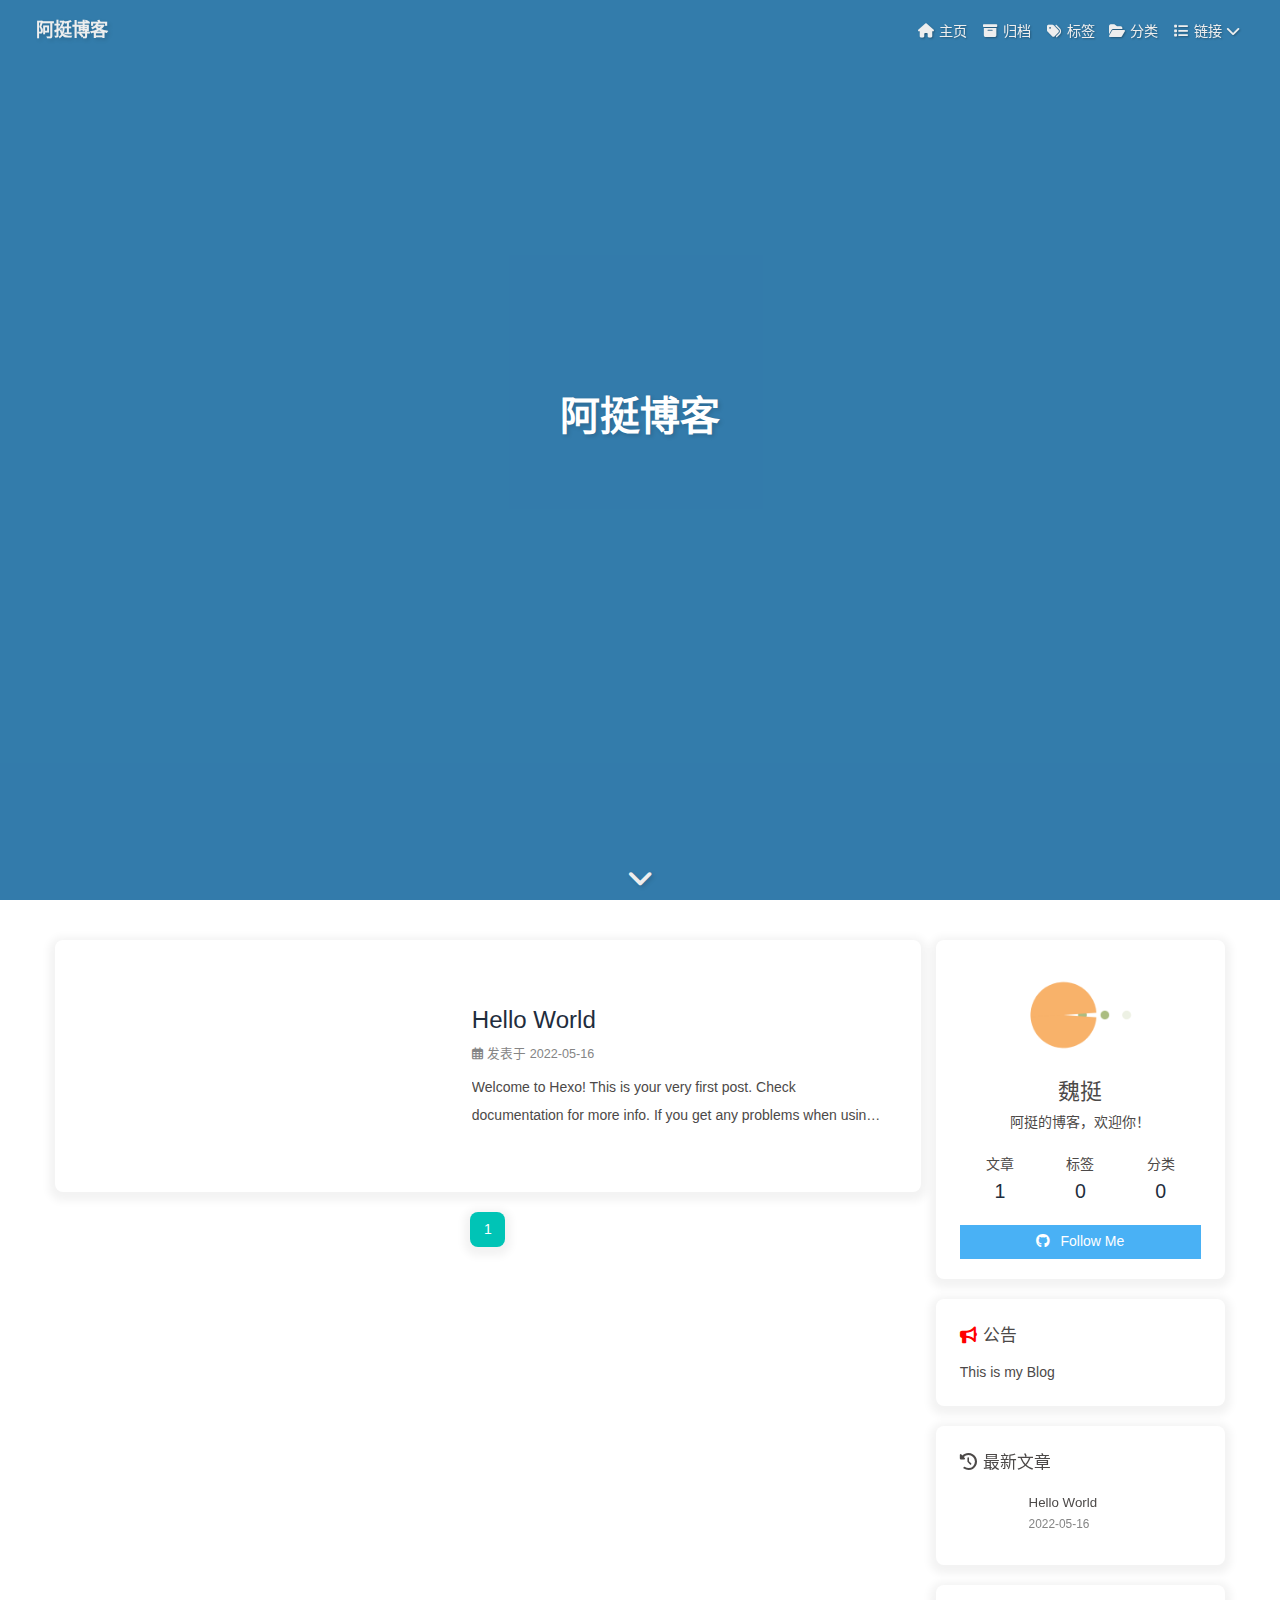
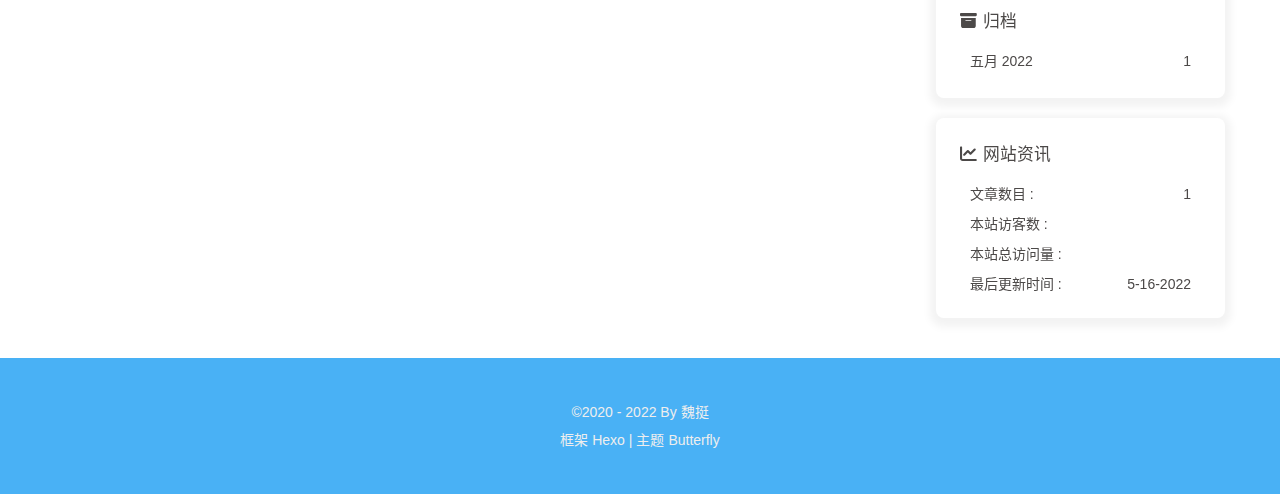
==== index.html @ 3753db70 "Site updated: 2022-05-16 13:33:40" ====
<!DOCTYPE html><html lang="zh-CN" data-theme="light"><head><meta charset="UTF-8"><meta http-equiv="X-UA-Compatible" content="IE=edge"><meta name="viewport" content="width=device-width, initial-scale=1.0, maximum-scale=1.0, user-scalable=no"><title>阿挺博客</title><meta name="author" content="魏挺"><meta name="copyright" content="魏挺"><meta name="format-detection" content="telephone=no"><meta name="theme-color" content="#ffffff"><meta name="description" content="阿挺的博客，欢迎你！">
<meta property="og:type" content="website">
<meta property="og:title" content="阿挺博客">
<meta property="og:url" content="http://example.com/index.html">
<meta property="og:site_name" content="阿挺博客">
<meta property="og:description" content="阿挺的博客，欢迎你！">
<meta property="og:locale" content="zh_CN">
<meta property="og:image" content="https://i.loli.net/2021/02/24/5O1day2nriDzjSu.png">
<meta property="article:author" content="魏挺">
<meta name="twitter:card" content="summary">
<meta name="twitter:image" content="https://i.loli.net/2021/02/24/5O1day2nriDzjSu.png"><link rel="shortcut icon" href="/img/favicon.png"><link rel="canonical" href="http://example.com/"><link rel="preconnect" href="//cdn.jsdelivr.net"/><link rel="preconnect" href="//busuanzi.ibruce.info"/><link rel="stylesheet" href="/css/index.css"><link rel="stylesheet" href="https://cdn.jsdelivr.net/npm/@fortawesome/fontawesome-free@6/css/all.min.css" media="print" onload="this.media='all'"><link rel="stylesheet" href="https://cdn.jsdelivr.net/npm/@fancyapps/ui/dist/fancybox.css" media="print" onload="this.media='all'"><script>const GLOBAL_CONFIG = { 
  root: '/',
  algolia: undefined,
  localSearch: undefined,
  translate: undefined,
  noticeOutdate: undefined,
  highlight: {"plugin":"highlighjs","highlightCopy":true,"highlightLang":true,"highlightHeightLimit":false},
  copy: {
    success: '复制成功',
    error: '复制错误',
    noSupport: '浏览器不支持'
  },
  relativeDate: {
    homepage: false,
    post: false
  },
  runtime: '',
  date_suffix: {
    just: '刚刚',
    min: '分钟前',
    hour: '小时前',
    day: '天前',
    month: '个月前'
  },
  copyright: undefined,
  lightbox: 'fancybox',
  Snackbar: undefined,
  source: {
    justifiedGallery: {
      js: 'https://cdn.jsdelivr.net/npm/flickr-justified-gallery@2/dist/fjGallery.min.js',
      css: 'https://cdn.jsdelivr.net/npm/flickr-justified-gallery@2/dist/fjGallery.min.css'
    }
  },
  isPhotoFigcaption: false,
  islazyload: false,
  isAnchor: false
}</script><script id="config-diff">var GLOBAL_CONFIG_SITE = {
  title: '阿挺博客',
  isPost: false,
  isHome: true,
  isHighlightShrink: false,
  isToc: false,
  postUpdate: '2022-05-16 13:33:28'
}</script><noscript><style type="text/css">
  #nav {
    opacity: 1
  }
  .justified-gallery img {
    opacity: 1
  }

  #recent-posts time,
  #post-meta time {
    display: inline !important
  }
</style></noscript><script>(win=>{
    win.saveToLocal = {
      set: function setWithExpiry(key, value, ttl) {
        if (ttl === 0) return
        const now = new Date()
        const expiryDay = ttl * 86400000
        const item = {
          value: value,
          expiry: now.getTime() + expiryDay,
        }
        localStorage.setItem(key, JSON.stringify(item))
      },

      get: function getWithExpiry(key) {
        const itemStr = localStorage.getItem(key)

        if (!itemStr) {
          return undefined
        }
        const item = JSON.parse(itemStr)
        const now = new Date()

        if (now.getTime() > item.expiry) {
          localStorage.removeItem(key)
          return undefined
        }
        return item.value
      }
    }
  
    win.getScript = url => new Promise((resolve, reject) => {
      const script = document.createElement('script')
      script.src = url
      script.async = true
      script.onerror = reject
      script.onload = script.onreadystatechange = function() {
        const loadState = this.readyState
        if (loadState && loadState !== 'loaded' && loadState !== 'complete') return
        script.onload = script.onreadystatechange = null
        resolve()
      }
      document.head.appendChild(script)
    })
  
      win.activateDarkMode = function () {
        document.documentElement.setAttribute('data-theme', 'dark')
        if (document.querySelector('meta[name="theme-color"]') !== null) {
          document.querySelector('meta[name="theme-color"]').setAttribute('content', '#0d0d0d')
        }
      }
      win.activateLightMode = function () {
        document.documentElement.setAttribute('data-theme', 'light')
        if (document.querySelector('meta[name="theme-color"]') !== null) {
          document.querySelector('meta[name="theme-color"]').setAttribute('content', '#ffffff')
        }
      }
      const t = saveToLocal.get('theme')
    
          if (t === 'dark') activateDarkMode()
          else if (t === 'light') activateLightMode()
        
      const asideStatus = saveToLocal.get('aside-status')
      if (asideStatus !== undefined) {
        if (asideStatus === 'hide') {
          document.documentElement.classList.add('hide-aside')
        } else {
          document.documentElement.classList.remove('hide-aside')
        }
      }
    
    const detectApple = () => {
      if(/iPad|iPhone|iPod|Macintosh/.test(navigator.userAgent)){
        document.documentElement.classList.add('apple')
      }
    }
    detectApple()
    })(window)</script><meta name="generator" content="Hexo 6.2.0"></head><body><div id="sidebar"><div id="menu-mask"></div><div id="sidebar-menus"><div class="avatar-img is-center"><img src="https://i.loli.net/2021/02/24/5O1day2nriDzjSu.png" onerror="onerror=null;src='/img/friend_404.gif'" alt="avatar"/></div><div class="sidebar-site-data site-data is-center"><a href="/archives/"><div class="headline">文章</div><div class="length-num">1</div></a><a href="/tags/"><div class="headline">标签</div><div class="length-num">0</div></a><a href="/categories/"><div class="headline">分类</div><div class="length-num">0</div></a></div><hr/><div class="menus_items"><div class="menus_item"><a class="site-page" href="/"><i class="fa-fw fas fa-home"></i><span> 主页</span></a></div><div class="menus_item"><a class="site-page" href="/archives/"><i class="fa-fw fas fa-archive"></i><span> 归档</span></a></div><div class="menus_item"><a class="site-page" href="/tags/"><i class="fa-fw fas fa-tags"></i><span> 标签</span></a></div><div class="menus_item"><a class="site-page" href="/categories/"><i class="fa-fw fas fa-folder-open"></i><span> 分类</span></a></div><div class="menus_item"><a class="site-page group" href="javascript:void(0);"><i class="fa-fw fas fa-list"></i><span> 链接</span><i class="fas fa-chevron-down"></i></a><ul class="menus_item_child"><li><a class="site-page child" href="/link/"><i class="fa-fw fas fa-link"></i><span> 友情链接</span></a></li><li><a class="site-page child" href="/about/"><i class="fa-fw fas fa-heart"></i><span> 关于</span></a></li></ul></div></div></div></div><div class="page" id="body-wrap"><header class="full_page" id="page-header"><nav id="nav"><span id="blog_name"><a id="site-name" href="/">阿挺博客</a></span><div id="menus"><div class="menus_items"><div class="menus_item"><a class="site-page" href="/"><i class="fa-fw fas fa-home"></i><span> 主页</span></a></div><div class="menus_item"><a class="site-page" href="/archives/"><i class="fa-fw fas fa-archive"></i><span> 归档</span></a></div><div class="menus_item"><a class="site-page" href="/tags/"><i class="fa-fw fas fa-tags"></i><span> 标签</span></a></div><div class="menus_item"><a class="site-page" href="/categories/"><i class="fa-fw fas fa-folder-open"></i><span> 分类</span></a></div><div class="menus_item"><a class="site-page group" href="javascript:void(0);"><i class="fa-fw fas fa-list"></i><span> 链接</span><i class="fas fa-chevron-down"></i></a><ul class="menus_item_child"><li><a class="site-page child" href="/link/"><i class="fa-fw fas fa-link"></i><span> 友情链接</span></a></li><li><a class="site-page child" href="/about/"><i class="fa-fw fas fa-heart"></i><span> 关于</span></a></li></ul></div></div><div id="toggle-menu"><a class="site-page"><i class="fas fa-bars fa-fw"></i></a></div></div></nav><div id="site-info"><h1 id="site-title">阿挺博客</h1></div><div id="scroll-down"><i class="fas fa-angle-down scroll-down-effects"></i></div></header><main class="layout" id="content-inner"><div class="recent-posts" id="recent-posts"><div class="recent-post-item"><div class="post_cover left"><a href="/2022/05/16/hello-world/" title="Hello World"><img class="post_bg" src="[data-uri]" onerror="this.onerror=null;this.src='/img/404.jpg'" alt="Hello World"></a></div><div class="recent-post-info"><a class="article-title" href="/2022/05/16/hello-world/" title="Hello World">Hello World</a><div class="article-meta-wrap"><span class="post-meta-date"><i class="far fa-calendar-alt"></i><span class="article-meta-label">发表于</span><time datetime="2022-05-16T03:31:52.777Z" title="发表于 2022-05-16 11:31:52">2022-05-16</time></span></div><div class="content">Welcome to Hexo! This is your very first post. Check documentation for more info. If you get any problems when using Hexo, you can find the answer in troubleshooting or you can ask me on GitHub.
Quick StartCreate a new post1$ hexo new &quot;My New Post&quot;

More info: Writing
Run server1$ hexo server

More info: Server
Generate static files1$ hexo generate

More info: Generating
Deploy to remote sites1$ hexo deploy

More info: Deployment
</div></div></div><nav id="pagination"><div class="pagination"><span class="page-number current">1</span></div></nav></div><div class="aside-content" id="aside-content"><div class="card-widget card-info"><div class="is-center"><div class="avatar-img"><img src="https://i.loli.net/2021/02/24/5O1day2nriDzjSu.png" onerror="this.onerror=null;this.src='/img/friend_404.gif'" alt="avatar"/></div><div class="author-info__name">魏挺</div><div class="author-info__description">阿挺的博客，欢迎你！</div></div><div class="card-info-data site-data is-center"><a href="/archives/"><div class="headline">文章</div><div class="length-num">1</div></a><a href="/tags/"><div class="headline">标签</div><div class="length-num">0</div></a><a href="/categories/"><div class="headline">分类</div><div class="length-num">0</div></a></div><a id="card-info-btn" target="_blank" rel="noopener" href="https://github.com/xxxxxx"><i class="fab fa-github"></i><span>Follow Me</span></a></div><div class="card-widget card-announcement"><div class="item-headline"><i class="fas fa-bullhorn fa-shake"></i><span>公告</span></div><div class="announcement_content">This is my Blog</div></div><div class="sticky_layout"><div class="card-widget card-recent-post"><div class="item-headline"><i class="fas fa-history"></i><span>最新文章</span></div><div class="aside-list"><div class="aside-list-item"><a class="thumbnail" href="/2022/05/16/hello-world/" title="Hello World"><img src="[data-uri]" onerror="this.onerror=null;this.src='/img/404.jpg'" alt="Hello World"/></a><div class="content"><a class="title" href="/2022/05/16/hello-world/" title="Hello World">Hello World</a><time datetime="2022-05-16T03:31:52.777Z" title="发表于 2022-05-16 11:31:52">2022-05-16</time></div></div></div></div><div class="card-widget card-archives"><div class="item-headline"><i class="fas fa-archive"></i><span>归档</span></div><ul class="card-archive-list"><li class="card-archive-list-item"><a class="card-archive-list-link" href="/archives/2022/05/"><span class="card-archive-list-date">五月 2022</span><span class="card-archive-list-count">1</span></a></li></ul></div><div class="card-widget card-webinfo"><div class="item-headline"><i class="fas fa-chart-line"></i><span>网站资讯</span></div><div class="webinfo"><div class="webinfo-item"><div class="item-name">文章数目 :</div><div class="item-count">1</div></div><div class="webinfo-item"><div class="item-name">本站访客数 :</div><div class="item-count" id="busuanzi_value_site_uv"></div></div><div class="webinfo-item"><div class="item-name">本站总访问量 :</div><div class="item-count" id="busuanzi_value_site_pv"></div></div><div class="webinfo-item"><div class="item-name">最后更新时间 :</div><div class="item-count" id="last-push-date" data-lastPushDate="2022-05-16T05:33:28.696Z"></div></div></div></div></div></div></main><footer id="footer"><div id="footer-wrap"><div class="copyright">&copy;2020 - 2022 By 魏挺</div><div class="framework-info"><span>框架 </span><a target="_blank" rel="noopener" href="https://hexo.io">Hexo</a><span class="footer-separator">|</span><span>主题 </span><a target="_blank" rel="noopener" href="https://github.com/jerryc127/hexo-theme-butterfly">Butterfly</a></div></div></footer></div><div id="rightside"><div id="rightside-config-hide"><button id="darkmode" type="button" title="浅色和深色模式转换"><i class="fas fa-adjust"></i></button><button id="hide-aside-btn" type="button" title="单栏和双栏切换"><i class="fas fa-arrows-alt-h"></i></button></div><div id="rightside-config-show"><button id="rightside_config" type="button" title="设置"><i class="fas fa-cog fa-spin"></i></button><button id="go-up" type="button" title="回到顶部"><i class="fas fa-arrow-up"></i></button></div></div><div><script src="/js/utils.js"></script><script src="/js/main.js"></script><script src="https://cdn.jsdelivr.net/npm/@fancyapps/ui/dist/fancybox.umd.js"></script><div class="js-pjax"></div><script async data-pjax src="//busuanzi.ibruce.info/busuanzi/2.3/busuanzi.pure.mini.js"></script></div></body></html>
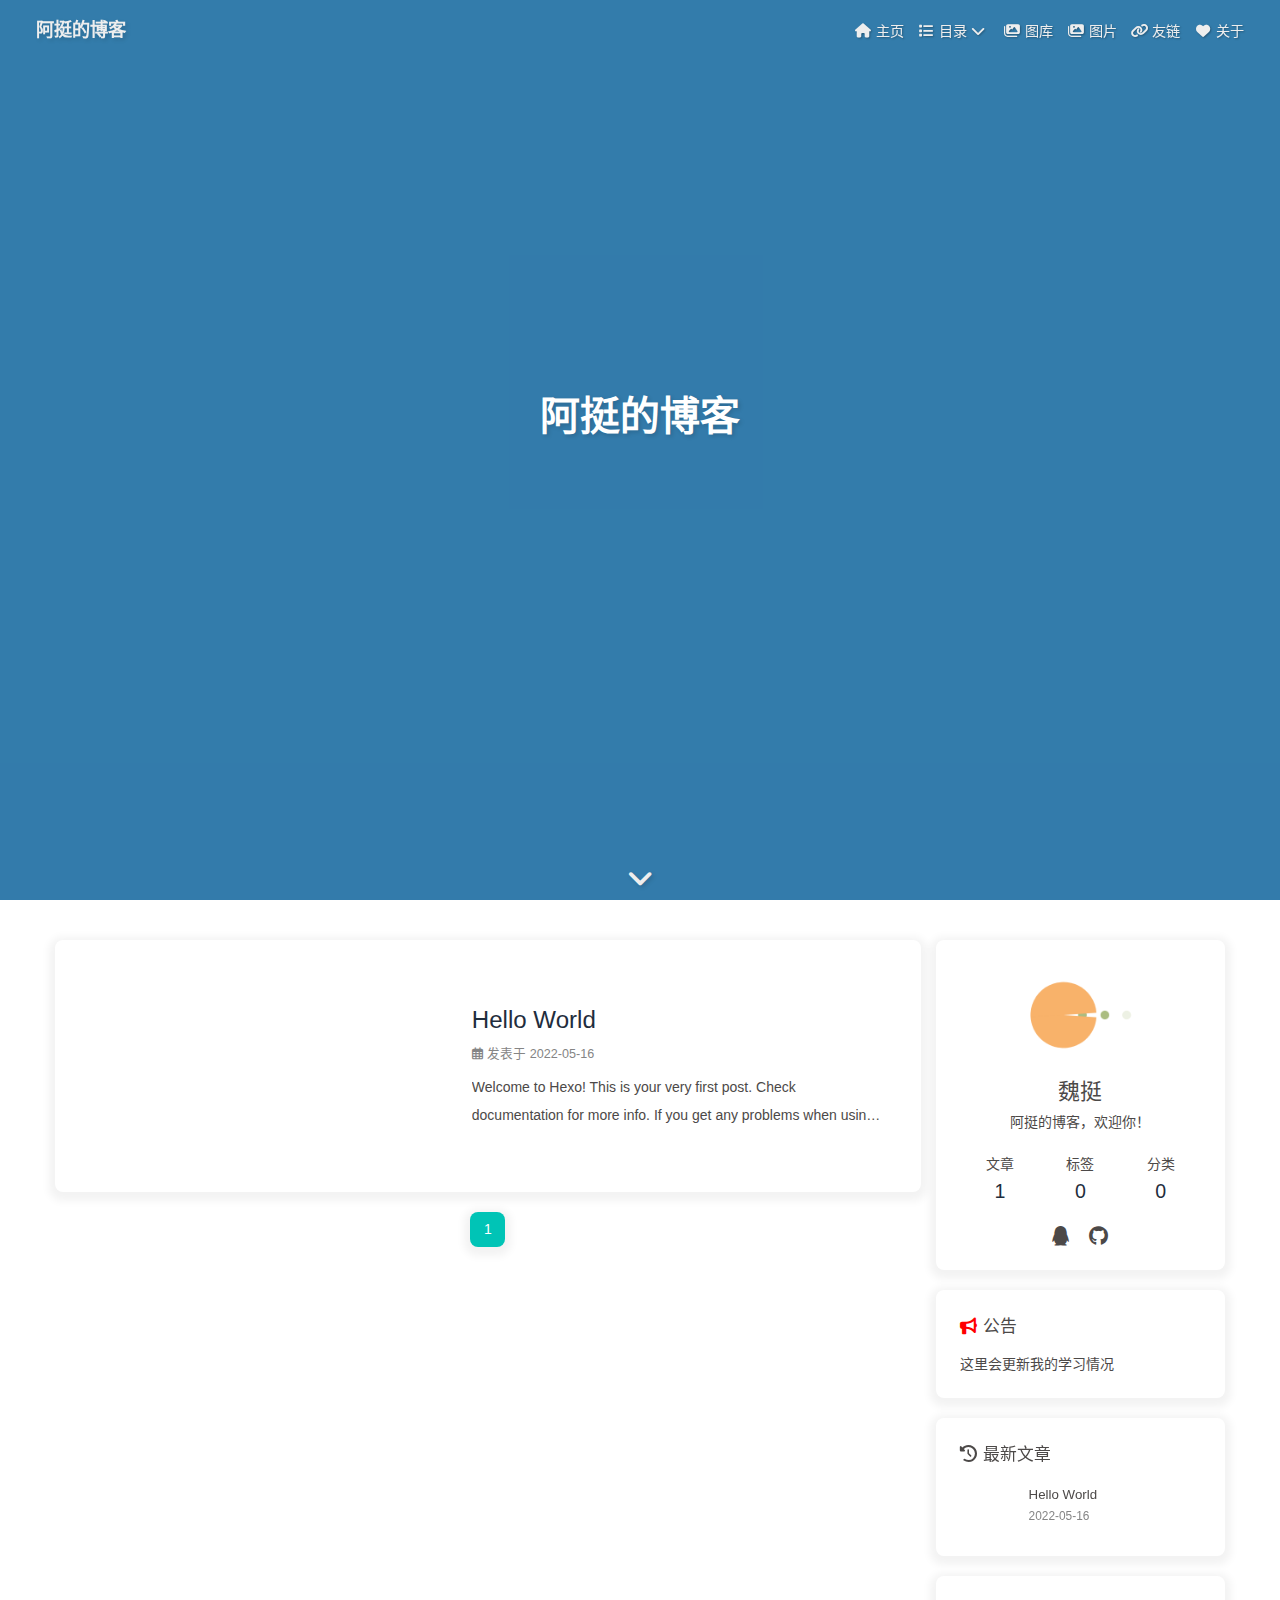
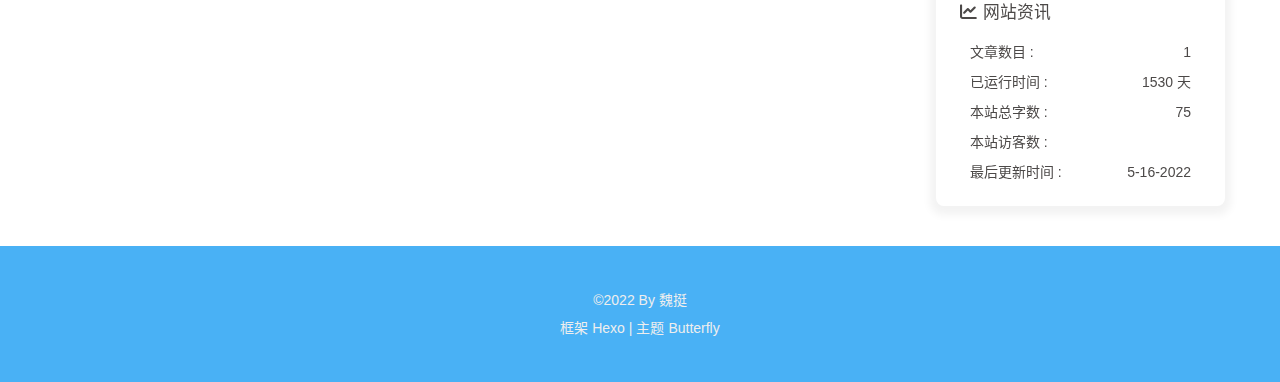
==== commit e0a2fefd: "Site updated: 2022-05-16 20:16:42" ====
--- a/index.html
+++ b/index.html
@@ -1,14 +1,14 @@
-<!DOCTYPE html><html lang="zh-CN" data-theme="light"><head><meta charset="UTF-8"><meta http-equiv="X-UA-Compatible" content="IE=edge"><meta name="viewport" content="width=device-width, initial-scale=1.0, maximum-scale=1.0, user-scalable=no"><title>阿挺博客</title><meta name="author" content="魏挺"><meta name="copyright" content="魏挺"><meta name="format-detection" content="telephone=no"><meta name="theme-color" content="#ffffff"><meta name="description" content="阿挺的博客，欢迎你！">
+<!DOCTYPE html><html lang="zh-CN" data-theme="light"><head><meta charset="UTF-8"><meta http-equiv="X-UA-Compatible" content="IE=edge"><meta name="viewport" content="width=device-width, initial-scale=1.0, maximum-scale=1.0, user-scalable=no"><title>阿挺的博客</title><meta name="author" content="魏挺"><meta name="copyright" content="魏挺"><meta name="format-detection" content="telephone=no"><meta name="theme-color" content="#ffffff"><meta name="description" content="阿挺的博客，欢迎你！">
 <meta property="og:type" content="website">
-<meta property="og:title" content="阿挺博客">
+<meta property="og:title" content="阿挺的博客">
 <meta property="og:url" content="http://example.com/index.html">
-<meta property="og:site_name" content="阿挺博客">
+<meta property="og:site_name" content="阿挺的博客">
 <meta property="og:description" content="阿挺的博客，欢迎你！">
 <meta property="og:locale" content="zh_CN">
-<meta property="og:image" content="https://i.loli.net/2021/02/24/5O1day2nriDzjSu.png">
+<meta property="og:image" content="http://example.com/img/%E5%BE%AE%E4%BF%A1%E5%9B%BE%E7%89%87_20220516163856.jpg">
 <meta property="article:author" content="魏挺">
 <meta name="twitter:card" content="summary">
-<meta name="twitter:image" content="https://i.loli.net/2021/02/24/5O1day2nriDzjSu.png"><link rel="shortcut icon" href="/img/favicon.png"><link rel="canonical" href="http://example.com/"><link rel="preconnect" href="//cdn.jsdelivr.net"/><link rel="preconnect" href="//busuanzi.ibruce.info"/><link rel="stylesheet" href="/css/index.css"><link rel="stylesheet" href="https://cdn.jsdelivr.net/npm/@fortawesome/fontawesome-free@6/css/all.min.css" media="print" onload="this.media='all'"><link rel="stylesheet" href="https://cdn.jsdelivr.net/npm/@fancyapps/ui/dist/fancybox.css" media="print" onload="this.media='all'"><script>const GLOBAL_CONFIG = { 
+<meta name="twitter:image" content="http://example.com/img/%E5%BE%AE%E4%BF%A1%E5%9B%BE%E7%89%87_20220516163856.jpg"><link rel="shortcut icon" href="/img/favicon.png"><link rel="canonical" href="http://example.com/"><link rel="preconnect" href="//cdn.jsdelivr.net"/><link rel="preconnect" href="//busuanzi.ibruce.info"/><link rel="stylesheet" href="/css/index.css"><link rel="stylesheet" href="https://cdn.jsdelivr.net/npm/@fortawesome/fontawesome-free@6/css/all.min.css" media="print" onload="this.media='all'"><link rel="stylesheet" href="https://cdn.jsdelivr.net/npm/@fancyapps/ui/dist/fancybox.css" media="print" onload="this.media='all'"><script>const GLOBAL_CONFIG = { 
   root: '/',
   algolia: undefined,
   localSearch: undefined,
@@ -24,7 +24,7 @@
     homepage: false,
     post: false
   },
-  runtime: '',
+  runtime: '天',
   date_suffix: {
     just: '刚刚',
     min: '分钟前',
@@ -45,12 +45,12 @@
   islazyload: false,
   isAnchor: false
 }</script><script id="config-diff">var GLOBAL_CONFIG_SITE = {
-  title: '阿挺博客',
+  title: '阿挺的博客',
   isPost: false,
   isHome: true,
   isHighlightShrink: false,
   isToc: false,
-  postUpdate: '2022-05-16 13:33:28'
+  postUpdate: '2022-05-16 20:16:36'
 }</script><noscript><style type="text/css">
   #nav {
     opacity: 1
@@ -139,7 +139,7 @@
       }
     }
     detectApple()
-    })(window)</script><meta name="generator" content="Hexo 6.2.0"></head><body><div id="sidebar"><div id="menu-mask"></div><div id="sidebar-menus"><div class="avatar-img is-center"><img src="https://i.loli.net/2021/02/24/5O1day2nriDzjSu.png" onerror="onerror=null;src='/img/friend_404.gif'" alt="avatar"/></div><div class="sidebar-site-data site-data is-center"><a href="/archives/"><div class="headline">文章</div><div class="length-num">1</div></a><a href="/tags/"><div class="headline">标签</div><div class="length-num">0</div></a><a href="/categories/"><div class="headline">分类</div><div class="length-num">0</div></a></div><hr/><div class="menus_items"><div class="menus_item"><a class="site-page" href="/"><i class="fa-fw fas fa-home"></i><span> 主页</span></a></div><div class="menus_item"><a class="site-page" href="/archives/"><i class="fa-fw fas fa-archive"></i><span> 归档</span></a></div><div class="menus_item"><a class="site-page" href="/tags/"><i class="fa-fw fas fa-tags"></i><span> 标签</span></a></div><div class="menus_item"><a class="site-page" href="/categories/"><i class="fa-fw fas fa-folder-open"></i><span> 分类</span></a></div><div class="menus_item"><a class="site-page group" href="javascript:void(0);"><i class="fa-fw fas fa-list"></i><span> 链接</span><i class="fas fa-chevron-down"></i></a><ul class="menus_item_child"><li><a class="site-page child" href="/link/"><i class="fa-fw fas fa-link"></i><span> 友情链接</span></a></li><li><a class="site-page child" href="/about/"><i class="fa-fw fas fa-heart"></i><span> 关于</span></a></li></ul></div></div></div></div><div class="page" id="body-wrap"><header class="full_page" id="page-header"><nav id="nav"><span id="blog_name"><a id="site-name" href="/">阿挺博客</a></span><div id="menus"><div class="menus_items"><div class="menus_item"><a class="site-page" href="/"><i class="fa-fw fas fa-home"></i><span> 主页</span></a></div><div class="menus_item"><a class="site-page" href="/archives/"><i class="fa-fw fas fa-archive"></i><span> 归档</span></a></div><div class="menus_item"><a class="site-page" href="/tags/"><i class="fa-fw fas fa-tags"></i><span> 标签</span></a></div><div class="menus_item"><a class="site-page" href="/categories/"><i class="fa-fw fas fa-folder-open"></i><span> 分类</span></a></div><div class="menus_item"><a class="site-page group" href="javascript:void(0);"><i class="fa-fw fas fa-list"></i><span> 链接</span><i class="fas fa-chevron-down"></i></a><ul class="menus_item_child"><li><a class="site-page child" href="/link/"><i class="fa-fw fas fa-link"></i><span> 友情链接</span></a></li><li><a class="site-page child" href="/about/"><i class="fa-fw fas fa-heart"></i><span> 关于</span></a></li></ul></div></div><div id="toggle-menu"><a class="site-page"><i class="fas fa-bars fa-fw"></i></a></div></div></nav><div id="site-info"><h1 id="site-title">阿挺博客</h1></div><div id="scroll-down"><i class="fas fa-angle-down scroll-down-effects"></i></div></header><main class="layout" id="content-inner"><div class="recent-posts" id="recent-posts"><div class="recent-post-item"><div class="post_cover left"><a href="/2022/05/16/hello-world/" title="Hello World"><img class="post_bg" src="[data-uri]" onerror="this.onerror=null;this.src='/img/404.jpg'" alt="Hello World"></a></div><div class="recent-post-info"><a class="article-title" href="/2022/05/16/hello-world/" title="Hello World">Hello World</a><div class="article-meta-wrap"><span class="post-meta-date"><i class="far fa-calendar-alt"></i><span class="article-meta-label">发表于</span><time datetime="2022-05-16T03:31:52.777Z" title="发表于 2022-05-16 11:31:52">2022-05-16</time></span></div><div class="content">Welcome to Hexo! This is your very first post. Check documentation for more info. If you get any problems when using Hexo, you can find the answer in troubleshooting or you can ask me on GitHub.
+    })(window)</script><meta name="generator" content="Hexo 6.2.0"></head><body><div id="sidebar"><div id="menu-mask"></div><div id="sidebar-menus"><div class="avatar-img is-center"><img src="/img/%E5%BE%AE%E4%BF%A1%E5%9B%BE%E7%89%87_20220516163856.jpg" onerror="onerror=null;src='/img/friend_404.gif'" alt="avatar"/></div><div class="sidebar-site-data site-data is-center"><a href="/archives/"><div class="headline">文章</div><div class="length-num">1</div></a><a href="/tags/"><div class="headline">标签</div><div class="length-num">0</div></a><a href="/categories/"><div class="headline">分类</div><div class="length-num">0</div></a></div><hr/><div class="menus_items"><div class="menus_item"><a class="site-page" href="/"><i class="fa-fw fas fa-home"></i><span> 主页</span></a></div><div class="menus_item"><a class="site-page group hide" href="javascript:void(0);"><i class="fa-fw fas fa-list"></i><span> 目录</span><i class="fas fa-chevron-down"></i></a><ul class="menus_item_child"><li><a class="site-page child" href="/archives/"><i class="fa-fw fas fa-archive"></i><span> 时间轴</span></a></li><li><a class="site-page child" href="/categories/"><i class="fa-fw fas fa-folder-open"></i><span> 分类</span></a></li></ul></div><div class="menus_item"><a class="site-page" href="/gallery/"><i class="fa-fw fas fa-images"></i><span> 图库</span></a></div><div class="menus_item"><a class="site-page" href="/ohmygirl/"><i class="fa-fw fas fa-images"></i><span> 图片</span></a></div><div class="menus_item"><a class="site-page" href="/link/"><i class="fa-fw fas fa-link"></i><span> 友链</span></a></div><div class="menus_item"><a class="site-page" href="/about/"><i class="fa-fw fas fa-heart"></i><span> 关于</span></a></div></div></div></div><div class="page" id="body-wrap"><header class="full_page" id="page-header" style="background-image: url('http://42.200.211.25:10010/yourname_20190529/009.jpg')"><nav id="nav"><span id="blog_name"><a id="site-name" href="/">阿挺的博客</a></span><div id="menus"><div class="menus_items"><div class="menus_item"><a class="site-page" href="/"><i class="fa-fw fas fa-home"></i><span> 主页</span></a></div><div class="menus_item"><a class="site-page group hide" href="javascript:void(0);"><i class="fa-fw fas fa-list"></i><span> 目录</span><i class="fas fa-chevron-down"></i></a><ul class="menus_item_child"><li><a class="site-page child" href="/archives/"><i class="fa-fw fas fa-archive"></i><span> 时间轴</span></a></li><li><a class="site-page child" href="/categories/"><i class="fa-fw fas fa-folder-open"></i><span> 分类</span></a></li></ul></div><div class="menus_item"><a class="site-page" href="/gallery/"><i class="fa-fw fas fa-images"></i><span> 图库</span></a></div><div class="menus_item"><a class="site-page" href="/ohmygirl/"><i class="fa-fw fas fa-images"></i><span> 图片</span></a></div><div class="menus_item"><a class="site-page" href="/link/"><i class="fa-fw fas fa-link"></i><span> 友链</span></a></div><div class="menus_item"><a class="site-page" href="/about/"><i class="fa-fw fas fa-heart"></i><span> 关于</span></a></div></div><div id="toggle-menu"><a class="site-page"><i class="fas fa-bars fa-fw"></i></a></div></div></nav><div id="site-info"><h1 id="site-title">阿挺的博客</h1><div id="site_social_icons"><a class="social-icon" href="http://wpa.qq.com/msgrd?v=3&amp;uin=526308746&amp;site=qq&amp;menu=yes" target="_blank" title="QQ"><i class="fab fa-qq"></i></a><a class="social-icon" href="https://github.com/Xxdao/Xxdao.github.io.git" target="_blank" title="Github"><i class="fab fa-github"></i></a></div></div><div id="scroll-down"><i class="fas fa-angle-down scroll-down-effects"></i></div></header><main class="layout" id="content-inner"><div class="recent-posts" id="recent-posts"><div class="recent-post-item"><div class="post_cover left"><a href="/2022/05/16/hello-world/" title="Hello World"><img class="post_bg" src="[data-uri]" onerror="this.onerror=null;this.src='/img/404.jpg'" alt="Hello World"></a></div><div class="recent-post-info"><a class="article-title" href="/2022/05/16/hello-world/" title="Hello World">Hello World</a><div class="article-meta-wrap"><span class="post-meta-date"><i class="far fa-calendar-alt"></i><span class="article-meta-label">发表于</span><time datetime="2022-05-16T03:31:52.777Z" title="发表于 2022-05-16 11:31:52">2022-05-16</time></span></div><div class="content">Welcome to Hexo! This is your very first post. Check documentation for more info. If you get any problems when using Hexo, you can find the answer in troubleshooting or you can ask me on GitHub.
 Quick StartCreate a new post1$ hexo new &quot;My New Post&quot;
 
 More info: Writing
@@ -152,4 +152,4 @@
 Deploy to remote sites1$ hexo deploy
 
 More info: Deployment
-</div></div></div><nav id="pagination"><div class="pagination"><span class="page-number current">1</span></div></nav></div><div class="aside-content" id="aside-content"><div class="card-widget card-info"><div class="is-center"><div class="avatar-img"><img src="https://i.loli.net/2021/02/24/5O1day2nriDzjSu.png" onerror="this.onerror=null;this.src='/img/friend_404.gif'" alt="avatar"/></div><div class="author-info__name">魏挺</div><div class="author-info__description">阿挺的博客，欢迎你！</div></div><div class="card-info-data site-data is-center"><a href="/archives/"><div class="headline">文章</div><div class="length-num">1</div></a><a href="/tags/"><div class="headline">标签</div><div class="length-num">0</div></a><a href="/categories/"><div class="headline">分类</div><div class="length-num">0</div></a></div><a id="card-info-btn" target="_blank" rel="noopener" href="https://github.com/xxxxxx"><i class="fab fa-github"></i><span>Follow Me</span></a></div><div class="card-widget card-announcement"><div class="item-headline"><i class="fas fa-bullhorn fa-shake"></i><span>公告</span></div><div class="announcement_content">This is my Blog</div></div><div class="sticky_layout"><div class="card-widget card-recent-post"><div class="item-headline"><i class="fas fa-history"></i><span>最新文章</span></div><div class="aside-list"><div class="aside-list-item"><a class="thumbnail" href="/2022/05/16/hello-world/" title="Hello World"><img src="[data-uri]" onerror="this.onerror=null;this.src='/img/404.jpg'" alt="Hello World"/></a><div class="content"><a class="title" href="/2022/05/16/hello-world/" title="Hello World">Hello World</a><time datetime="2022-05-16T03:31:52.777Z" title="发表于 2022-05-16 11:31:52">2022-05-16</time></div></div></div></div><div class="card-widget card-archives"><div class="item-headline"><i class="fas fa-archive"></i><span>归档</span></div><ul class="card-archive-list"><li class="card-archive-list-item"><a class="card-archive-list-link" href="/archives/2022/05/"><span class="card-archive-list-date">五月 2022</span><span class="card-archive-list-count">1</span></a></li></ul></div><div class="card-widget card-webinfo"><div class="item-headline"><i class="fas fa-chart-line"></i><span>网站资讯</span></div><div class="webinfo"><div class="webinfo-item"><div class="item-name">文章数目 :</div><div class="item-count">1</div></div><div class="webinfo-item"><div class="item-name">本站访客数 :</div><div class="item-count" id="busuanzi_value_site_uv"></div></div><div class="webinfo-item"><div class="item-name">本站总访问量 :</div><div class="item-count" id="busuanzi_value_site_pv"></div></div><div class="webinfo-item"><div class="item-name">最后更新时间 :</div><div class="item-count" id="last-push-date" data-lastPushDate="2022-05-16T05:33:28.696Z"></div></div></div></div></div></div></main><footer id="footer"><div id="footer-wrap"><div class="copyright">&copy;2020 - 2022 By 魏挺</div><div class="framework-info"><span>框架 </span><a target="_blank" rel="noopener" href="https://hexo.io">Hexo</a><span class="footer-separator">|</span><span>主题 </span><a target="_blank" rel="noopener" href="https://github.com/jerryc127/hexo-theme-butterfly">Butterfly</a></div></div></footer></div><div id="rightside"><div id="rightside-config-hide"><button id="darkmode" type="button" title="浅色和深色模式转换"><i class="fas fa-adjust"></i></button><button id="hide-aside-btn" type="button" title="单栏和双栏切换"><i class="fas fa-arrows-alt-h"></i></button></div><div id="rightside-config-show"><button id="rightside_config" type="button" title="设置"><i class="fas fa-cog fa-spin"></i></button><button id="go-up" type="button" title="回到顶部"><i class="fas fa-arrow-up"></i></button></div></div><div><script src="/js/utils.js"></script><script src="/js/main.js"></script><script src="https://cdn.jsdelivr.net/npm/@fancyapps/ui/dist/fancybox.umd.js"></script><div class="js-pjax"></div><script async data-pjax src="//busuanzi.ibruce.info/busuanzi/2.3/busuanzi.pure.mini.js"></script></div></body></html>+</div></div></div><nav id="pagination"><div class="pagination"><span class="page-number current">1</span></div></nav></div><div class="aside-content" id="aside-content"><div class="card-widget card-info"><div class="is-center"><div class="avatar-img"><img src="/img/%E5%BE%AE%E4%BF%A1%E5%9B%BE%E7%89%87_20220516163856.jpg" onerror="this.onerror=null;this.src='/img/friend_404.gif'" alt="avatar"/></div><div class="author-info__name">魏挺</div><div class="author-info__description">阿挺的博客，欢迎你！</div></div><div class="card-info-data site-data is-center"><a href="/archives/"><div class="headline">文章</div><div class="length-num">1</div></a><a href="/tags/"><div class="headline">标签</div><div class="length-num">0</div></a><a href="/categories/"><div class="headline">分类</div><div class="length-num">0</div></a></div><div class="card-info-social-icons is-center"><a class="social-icon" href="http://wpa.qq.com/msgrd?v=3&amp;uin=526308746&amp;site=qq&amp;menu=yes" target="_blank" title="QQ"><i class="fab fa-qq"></i></a><a class="social-icon" href="https://github.com/Xxdao/Xxdao.github.io.git" target="_blank" title="Github"><i class="fab fa-github"></i></a></div></div><div class="card-widget card-announcement"><div class="item-headline"><i class="fas fa-bullhorn fa-shake"></i><span>公告</span></div><div class="announcement_content">这里会更新我的学习情况</div></div><div class="sticky_layout"><div class="card-widget card-recent-post"><div class="item-headline"><i class="fas fa-history"></i><span>最新文章</span></div><div class="aside-list"><div class="aside-list-item"><a class="thumbnail" href="/2022/05/16/hello-world/" title="Hello World"><img src="[data-uri]" onerror="this.onerror=null;this.src='/img/404.jpg'" alt="Hello World"/></a><div class="content"><a class="title" href="/2022/05/16/hello-world/" title="Hello World">Hello World</a><time datetime="2022-05-16T03:31:52.777Z" title="发表于 2022-05-16 11:31:52">2022-05-16</time></div></div></div></div><div class="card-widget card-webinfo"><div class="item-headline"><i class="fas fa-chart-line"></i><span>网站资讯</span></div><div class="webinfo"><div class="webinfo-item"><div class="item-name">文章数目 :</div><div class="item-count">1</div></div><div class="webinfo-item"><div class="item-name">已运行时间 :</div><div class="item-count" id="runtimeshow" data-publishDate="2022-05-16T00:00:00.000Z"></div></div><div class="webinfo-item"><div class="item-name">本站总字数 :</div><div class="item-count">75</div></div><div class="webinfo-item"><div class="item-name">本站访客数 :</div><div class="item-count" id="busuanzi_value_site_uv"></div></div><div class="webinfo-item"><div class="item-name">最后更新时间 :</div><div class="item-count" id="last-push-date" data-lastPushDate="2022-05-16T12:16:36.566Z"></div></div></div></div></div></div></main><footer id="footer"><div id="footer-wrap"><div class="copyright">&copy;2022 By 魏挺</div><div class="framework-info"><span>框架 </span><a target="_blank" rel="noopener" href="https://hexo.io">Hexo</a><span class="footer-separator">|</span><span>主题 </span><a target="_blank" rel="noopener" href="https://github.com/jerryc127/hexo-theme-butterfly">Butterfly</a></div></div></footer></div><div id="rightside"><div id="rightside-config-hide"><button id="darkmode" type="button" title="浅色和深色模式转换"><i class="fas fa-adjust"></i></button><button id="hide-aside-btn" type="button" title="单栏和双栏切换"><i class="fas fa-arrows-alt-h"></i></button></div><div id="rightside-config-show"><button id="rightside_config" type="button" title="设置"><i class="fas fa-cog fa-spin"></i></button><button id="go-up" type="button" title="回到顶部"><i class="fas fa-arrow-up"></i></button></div></div><div><script src="/js/utils.js"></script><script src="/js/main.js"></script><script src="https://cdn.jsdelivr.net/npm/@fancyapps/ui/dist/fancybox.umd.js"></script><div class="js-pjax"></div><script async data-pjax src="//busuanzi.ibruce.info/busuanzi/2.3/busuanzi.pure.mini.js"></script></div></body></html>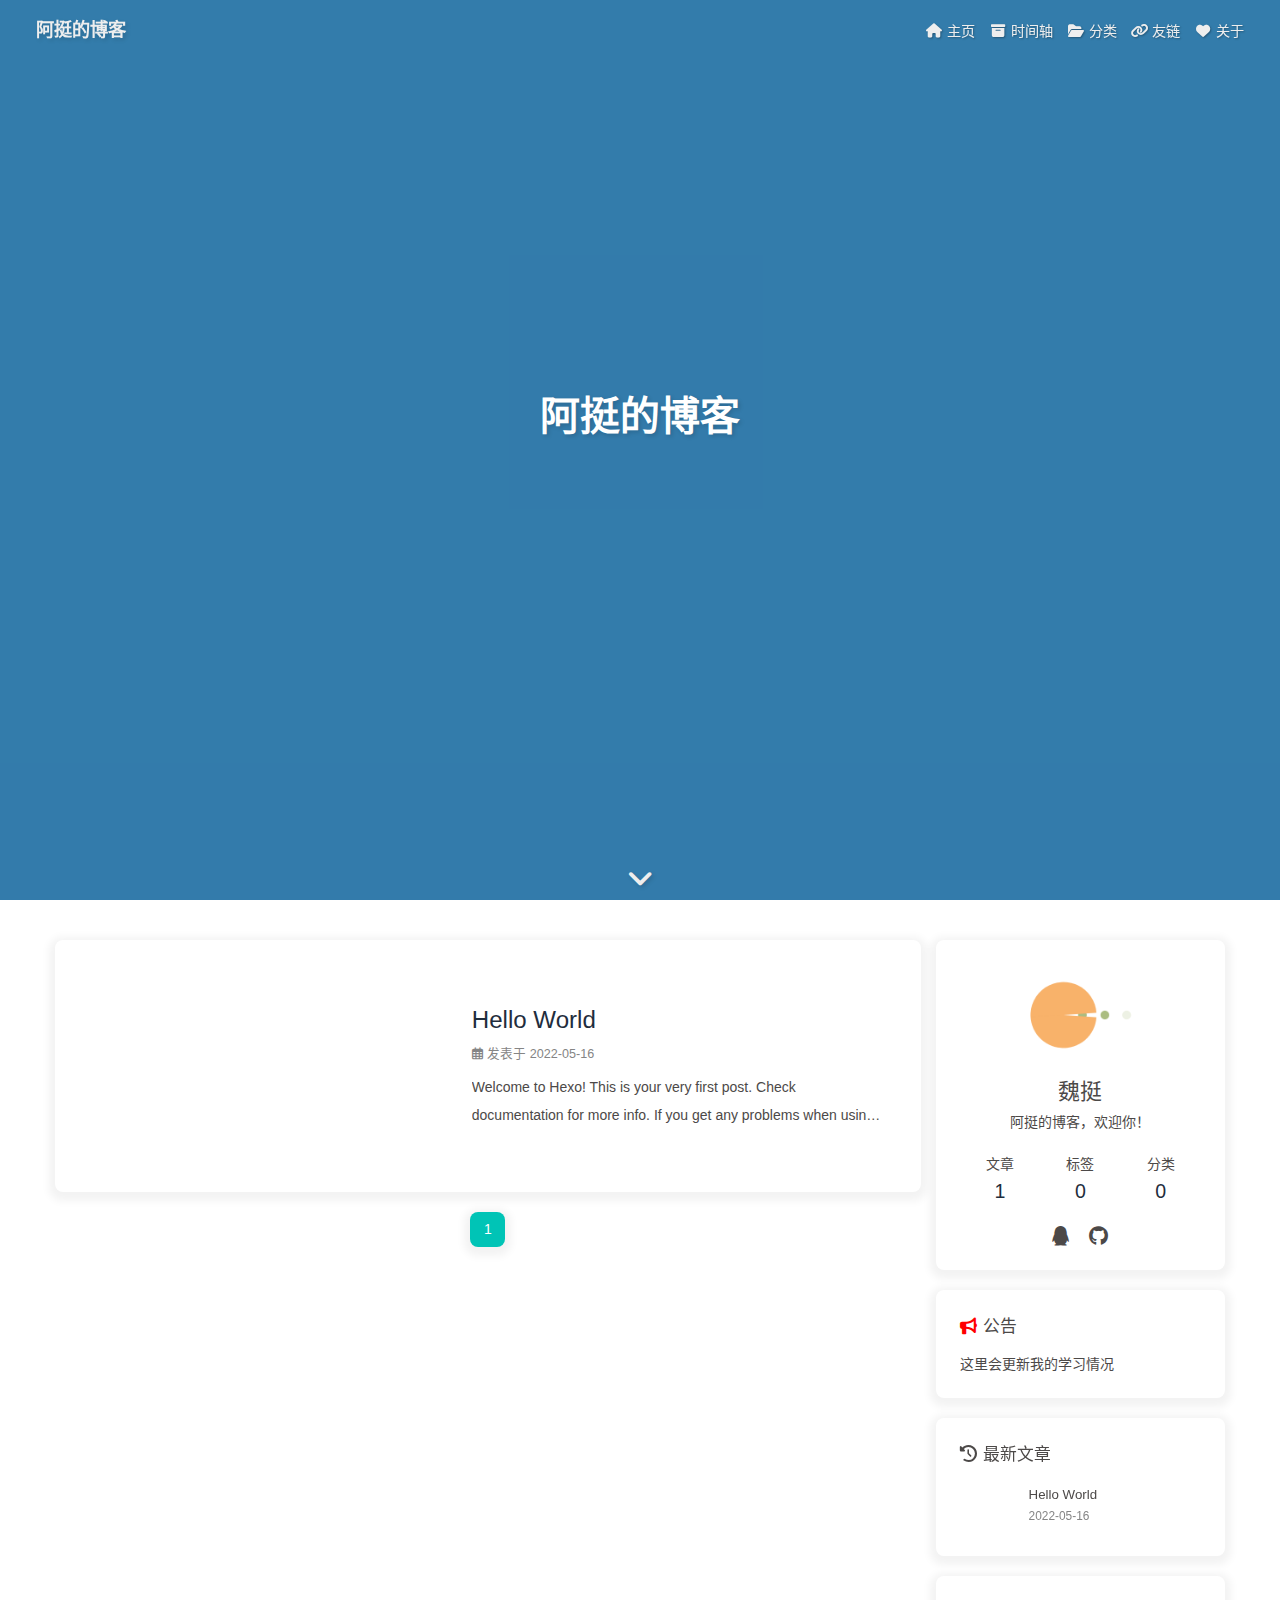
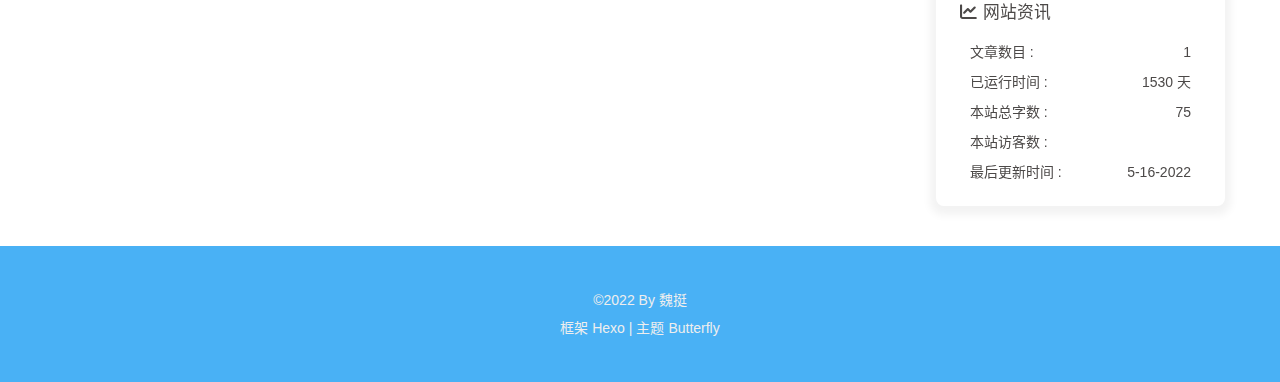
==== commit 16df5f18: "Site updated: 2022-05-16 23:32:22" ====
--- a/index.html
+++ b/index.html
@@ -5,10 +5,10 @@
 <meta property="og:site_name" content="阿挺的博客">
 <meta property="og:description" content="阿挺的博客，欢迎你！">
 <meta property="og:locale" content="zh_CN">
-<meta property="og:image" content="http://example.com/img/%E5%BE%AE%E4%BF%A1%E5%9B%BE%E7%89%87_20220516163856.jpg">
+<meta property="og:image" content="https://thumbnail1.baidupcs.com/thumbnail/bf5a96581s86ce77823be7fb6d86b0d2?fid=4104623142-250528-923189883091436&rt=pr&sign=FDTAER-DCb740ccc5511e5e8fedcff06b081203-IEncP2VTO0YOQFjCtbCpLaMhGqo%3d&expires=8h&chkbd=0&chkv=0&dp-logid=8915360654648376082&dp-callid=0&time=1652702400&size=c1707_u1067&quality=90&vuk=4104623142&ft=image&autopolicy=1">
 <meta property="article:author" content="魏挺">
 <meta name="twitter:card" content="summary">
-<meta name="twitter:image" content="http://example.com/img/%E5%BE%AE%E4%BF%A1%E5%9B%BE%E7%89%87_20220516163856.jpg"><link rel="shortcut icon" href="/img/favicon.png"><link rel="canonical" href="http://example.com/"><link rel="preconnect" href="//cdn.jsdelivr.net"/><link rel="preconnect" href="//busuanzi.ibruce.info"/><link rel="stylesheet" href="/css/index.css"><link rel="stylesheet" href="https://cdn.jsdelivr.net/npm/@fortawesome/fontawesome-free@6/css/all.min.css" media="print" onload="this.media='all'"><link rel="stylesheet" href="https://cdn.jsdelivr.net/npm/@fancyapps/ui/dist/fancybox.css" media="print" onload="this.media='all'"><script>const GLOBAL_CONFIG = { 
+<meta name="twitter:image" content="https://thumbnail1.baidupcs.com/thumbnail/bf5a96581s86ce77823be7fb6d86b0d2?fid=4104623142-250528-923189883091436&rt=pr&sign=FDTAER-DCb740ccc5511e5e8fedcff06b081203-IEncP2VTO0YOQFjCtbCpLaMhGqo%3d&expires=8h&chkbd=0&chkv=0&dp-logid=8915360654648376082&dp-callid=0&time=1652702400&size=c1707_u1067&quality=90&vuk=4104623142&ft=image&autopolicy=1"><link rel="shortcut icon" href="https://thumbnail1.baidupcs.com/thumbnail/88d4ff8f2j7287634d999a169c6bbdf5?fid=4104623142-250528-355661953072727&rt=pr&sign=FDTAER-DCb740ccc5511e5e8fedcff06b081203-BlJf0iqEncr9m28f4CJoDBQ4%2byk%3d&expires=8h&chkbd=0&chkv=0&dp-logid=8915376051317634663&dp-callid=0&time=1652702400&size=c1707_u1067&quality=90&vuk=4104623142&ft=image&autopolicy=1"><link rel="canonical" href="http://example.com/"><link rel="preconnect" href="//cdn.jsdelivr.net"/><link rel="preconnect" href="//busuanzi.ibruce.info"/><link rel="stylesheet" href="/css/index.css"><link rel="stylesheet" href="https://cdn.jsdelivr.net/npm/@fortawesome/fontawesome-free@6/css/all.min.css" media="print" onload="this.media='all'"><link rel="stylesheet" href="https://cdn.jsdelivr.net/npm/@fancyapps/ui/dist/fancybox.css" media="print" onload="this.media='all'"><script>const GLOBAL_CONFIG = { 
   root: '/',
   algolia: undefined,
   localSearch: undefined,
@@ -50,7 +50,7 @@
   isHome: true,
   isHighlightShrink: false,
   isToc: false,
-  postUpdate: '2022-05-16 20:16:36'
+  postUpdate: '2022-05-16 23:32:16'
 }</script><noscript><style type="text/css">
   #nav {
     opacity: 1
@@ -139,7 +139,7 @@
       }
     }
     detectApple()
-    })(window)</script><meta name="generator" content="Hexo 6.2.0"></head><body><div id="sidebar"><div id="menu-mask"></div><div id="sidebar-menus"><div class="avatar-img is-center"><img src="/img/%E5%BE%AE%E4%BF%A1%E5%9B%BE%E7%89%87_20220516163856.jpg" onerror="onerror=null;src='/img/friend_404.gif'" alt="avatar"/></div><div class="sidebar-site-data site-data is-center"><a href="/archives/"><div class="headline">文章</div><div class="length-num">1</div></a><a href="/tags/"><div class="headline">标签</div><div class="length-num">0</div></a><a href="/categories/"><div class="headline">分类</div><div class="length-num">0</div></a></div><hr/><div class="menus_items"><div class="menus_item"><a class="site-page" href="/"><i class="fa-fw fas fa-home"></i><span> 主页</span></a></div><div class="menus_item"><a class="site-page group hide" href="javascript:void(0);"><i class="fa-fw fas fa-list"></i><span> 目录</span><i class="fas fa-chevron-down"></i></a><ul class="menus_item_child"><li><a class="site-page child" href="/archives/"><i class="fa-fw fas fa-archive"></i><span> 时间轴</span></a></li><li><a class="site-page child" href="/categories/"><i class="fa-fw fas fa-folder-open"></i><span> 分类</span></a></li></ul></div><div class="menus_item"><a class="site-page" href="/gallery/"><i class="fa-fw fas fa-images"></i><span> 图库</span></a></div><div class="menus_item"><a class="site-page" href="/ohmygirl/"><i class="fa-fw fas fa-images"></i><span> 图片</span></a></div><div class="menus_item"><a class="site-page" href="/link/"><i class="fa-fw fas fa-link"></i><span> 友链</span></a></div><div class="menus_item"><a class="site-page" href="/about/"><i class="fa-fw fas fa-heart"></i><span> 关于</span></a></div></div></div></div><div class="page" id="body-wrap"><header class="full_page" id="page-header" style="background-image: url('http://42.200.211.25:10010/yourname_20190529/009.jpg')"><nav id="nav"><span id="blog_name"><a id="site-name" href="/">阿挺的博客</a></span><div id="menus"><div class="menus_items"><div class="menus_item"><a class="site-page" href="/"><i class="fa-fw fas fa-home"></i><span> 主页</span></a></div><div class="menus_item"><a class="site-page group hide" href="javascript:void(0);"><i class="fa-fw fas fa-list"></i><span> 目录</span><i class="fas fa-chevron-down"></i></a><ul class="menus_item_child"><li><a class="site-page child" href="/archives/"><i class="fa-fw fas fa-archive"></i><span> 时间轴</span></a></li><li><a class="site-page child" href="/categories/"><i class="fa-fw fas fa-folder-open"></i><span> 分类</span></a></li></ul></div><div class="menus_item"><a class="site-page" href="/gallery/"><i class="fa-fw fas fa-images"></i><span> 图库</span></a></div><div class="menus_item"><a class="site-page" href="/ohmygirl/"><i class="fa-fw fas fa-images"></i><span> 图片</span></a></div><div class="menus_item"><a class="site-page" href="/link/"><i class="fa-fw fas fa-link"></i><span> 友链</span></a></div><div class="menus_item"><a class="site-page" href="/about/"><i class="fa-fw fas fa-heart"></i><span> 关于</span></a></div></div><div id="toggle-menu"><a class="site-page"><i class="fas fa-bars fa-fw"></i></a></div></div></nav><div id="site-info"><h1 id="site-title">阿挺的博客</h1><div id="site_social_icons"><a class="social-icon" href="http://wpa.qq.com/msgrd?v=3&amp;uin=526308746&amp;site=qq&amp;menu=yes" target="_blank" title="QQ"><i class="fab fa-qq"></i></a><a class="social-icon" href="https://github.com/Xxdao/Xxdao.github.io.git" target="_blank" title="Github"><i class="fab fa-github"></i></a></div></div><div id="scroll-down"><i class="fas fa-angle-down scroll-down-effects"></i></div></header><main class="layout" id="content-inner"><div class="recent-posts" id="recent-posts"><div class="recent-post-item"><div class="post_cover left"><a href="/2022/05/16/hello-world/" title="Hello World"><img class="post_bg" src="[data-uri]" onerror="this.onerror=null;this.src='/img/404.jpg'" alt="Hello World"></a></div><div class="recent-post-info"><a class="article-title" href="/2022/05/16/hello-world/" title="Hello World">Hello World</a><div class="article-meta-wrap"><span class="post-meta-date"><i class="far fa-calendar-alt"></i><span class="article-meta-label">发表于</span><time datetime="2022-05-16T03:31:52.777Z" title="发表于 2022-05-16 11:31:52">2022-05-16</time></span></div><div class="content">Welcome to Hexo! This is your very first post. Check documentation for more info. If you get any problems when using Hexo, you can find the answer in troubleshooting or you can ask me on GitHub.
+    })(window)</script><meta name="generator" content="Hexo 6.2.0"></head><body><div id="sidebar"><div id="menu-mask"></div><div id="sidebar-menus"><div class="avatar-img is-center"><img src="https://thumbnail1.baidupcs.com/thumbnail/bf5a96581s86ce77823be7fb6d86b0d2?fid=4104623142-250528-923189883091436&amp;rt=pr&amp;sign=FDTAER-DCb740ccc5511e5e8fedcff06b081203-IEncP2VTO0YOQFjCtbCpLaMhGqo%3d&amp;expires=8h&amp;chkbd=0&amp;chkv=0&amp;dp-logid=8915360654648376082&amp;dp-callid=0&amp;time=1652702400&amp;size=c1707_u1067&amp;quality=90&amp;vuk=4104623142&amp;ft=image&amp;autopolicy=1" onerror="onerror=null;src='/img/friend_404.gif'" alt="avatar"/></div><div class="sidebar-site-data site-data is-center"><a href="/archives/"><div class="headline">文章</div><div class="length-num">1</div></a><a href="/tags/"><div class="headline">标签</div><div class="length-num">0</div></a><a href="/categories/"><div class="headline">分类</div><div class="length-num">0</div></a></div><hr/><div class="menus_items"><div class="menus_item"><a class="site-page" href="/"><i class="fa-fw fas fa-home"></i><span> 主页</span></a></div><div class="menus_item"><a class="site-page" href="/archives/"><i class="fa-fw fas fa-archive"></i><span> 时间轴</span></a></div><div class="menus_item"><a class="site-page" href="/categories/"><i class="fa-fw fas fa-folder-open"></i><span> 分类</span></a></div><div class="menus_item"><a class="site-page" href="/link/"><i class="fa-fw fas fa-link"></i><span> 友链</span></a></div><div class="menus_item"><a class="site-page" href="/about/"><i class="fa-fw fas fa-heart"></i><span> 关于</span></a></div></div></div></div><div class="page" id="body-wrap"><header class="full_page" id="page-header" style="background-image: url('https://thumbnail1.baidupcs.com/thumbnail/74b9c75bcu93de89a79c69f2a16489da?fid=4104623142-250528-112448085483569&amp;rt=pr&amp;sign=FDTAER-DCb740ccc5511e5e8fedcff06b081203-y%2bNPh4Pb5YIR9lI%2bzNKTeVu%2fcsQ%3d&amp;expires=8h&amp;chkbd=0&amp;chkv=0&amp;dp-logid=8918209649203298261&amp;dp-callid=0&amp;time=1652713200&amp;size=c1707_u1067&amp;quality=90&amp;vuk=4104623142&amp;ft=image&amp;autopolicy=1')"><nav id="nav"><span id="blog_name"><a id="site-name" href="/">阿挺的博客</a></span><div id="menus"><div class="menus_items"><div class="menus_item"><a class="site-page" href="/"><i class="fa-fw fas fa-home"></i><span> 主页</span></a></div><div class="menus_item"><a class="site-page" href="/archives/"><i class="fa-fw fas fa-archive"></i><span> 时间轴</span></a></div><div class="menus_item"><a class="site-page" href="/categories/"><i class="fa-fw fas fa-folder-open"></i><span> 分类</span></a></div><div class="menus_item"><a class="site-page" href="/link/"><i class="fa-fw fas fa-link"></i><span> 友链</span></a></div><div class="menus_item"><a class="site-page" href="/about/"><i class="fa-fw fas fa-heart"></i><span> 关于</span></a></div></div><div id="toggle-menu"><a class="site-page"><i class="fas fa-bars fa-fw"></i></a></div></div></nav><div id="site-info"><h1 id="site-title">阿挺的博客</h1><div id="site_social_icons"><a class="social-icon" href="http://wpa.qq.com/msgrd?v=3&amp;uin=526308746&amp;site=qq&amp;menu=yes" target="_blank" title="QQ"><i class="fab fa-qq"></i></a><a class="social-icon" href="https://github.com/Xxdao/Xxdao.github.io.git" target="_blank" title="Github"><i class="fab fa-github"></i></a></div></div><div id="scroll-down"><i class="fas fa-angle-down scroll-down-effects"></i></div></header><main class="layout" id="content-inner"><div class="recent-posts" id="recent-posts"><div class="recent-post-item"><div class="post_cover left"><a href="/2022/05/16/hello-world/" title="Hello World"><img class="post_bg" src="[data-uri]" onerror="this.onerror=null;this.src='/img/404.jpg'" alt="Hello World"></a></div><div class="recent-post-info"><a class="article-title" href="/2022/05/16/hello-world/" title="Hello World">Hello World</a><div class="article-meta-wrap"><span class="post-meta-date"><i class="far fa-calendar-alt"></i><span class="article-meta-label">发表于</span><time datetime="2022-05-16T03:31:52.777Z" title="发表于 2022-05-16 11:31:52">2022-05-16</time></span></div><div class="content">Welcome to Hexo! This is your very first post. Check documentation for more info. If you get any problems when using Hexo, you can find the answer in troubleshooting or you can ask me on GitHub.
 Quick StartCreate a new post1$ hexo new &quot;My New Post&quot;
 
 More info: Writing
@@ -152,4 +152,4 @@
 Deploy to remote sites1$ hexo deploy
 
 More info: Deployment
-</div></div></div><nav id="pagination"><div class="pagination"><span class="page-number current">1</span></div></nav></div><div class="aside-content" id="aside-content"><div class="card-widget card-info"><div class="is-center"><div class="avatar-img"><img src="/img/%E5%BE%AE%E4%BF%A1%E5%9B%BE%E7%89%87_20220516163856.jpg" onerror="this.onerror=null;this.src='/img/friend_404.gif'" alt="avatar"/></div><div class="author-info__name">魏挺</div><div class="author-info__description">阿挺的博客，欢迎你！</div></div><div class="card-info-data site-data is-center"><a href="/archives/"><div class="headline">文章</div><div class="length-num">1</div></a><a href="/tags/"><div class="headline">标签</div><div class="length-num">0</div></a><a href="/categories/"><div class="headline">分类</div><div class="length-num">0</div></a></div><div class="card-info-social-icons is-center"><a class="social-icon" href="http://wpa.qq.com/msgrd?v=3&amp;uin=526308746&amp;site=qq&amp;menu=yes" target="_blank" title="QQ"><i class="fab fa-qq"></i></a><a class="social-icon" href="https://github.com/Xxdao/Xxdao.github.io.git" target="_blank" title="Github"><i class="fab fa-github"></i></a></div></div><div class="card-widget card-announcement"><div class="item-headline"><i class="fas fa-bullhorn fa-shake"></i><span>公告</span></div><div class="announcement_content">这里会更新我的学习情况</div></div><div class="sticky_layout"><div class="card-widget card-recent-post"><div class="item-headline"><i class="fas fa-history"></i><span>最新文章</span></div><div class="aside-list"><div class="aside-list-item"><a class="thumbnail" href="/2022/05/16/hello-world/" title="Hello World"><img src="[data-uri]" onerror="this.onerror=null;this.src='/img/404.jpg'" alt="Hello World"/></a><div class="content"><a class="title" href="/2022/05/16/hello-world/" title="Hello World">Hello World</a><time datetime="2022-05-16T03:31:52.777Z" title="发表于 2022-05-16 11:31:52">2022-05-16</time></div></div></div></div><div class="card-widget card-webinfo"><div class="item-headline"><i class="fas fa-chart-line"></i><span>网站资讯</span></div><div class="webinfo"><div class="webinfo-item"><div class="item-name">文章数目 :</div><div class="item-count">1</div></div><div class="webinfo-item"><div class="item-name">已运行时间 :</div><div class="item-count" id="runtimeshow" data-publishDate="2022-05-16T00:00:00.000Z"></div></div><div class="webinfo-item"><div class="item-name">本站总字数 :</div><div class="item-count">75</div></div><div class="webinfo-item"><div class="item-name">本站访客数 :</div><div class="item-count" id="busuanzi_value_site_uv"></div></div><div class="webinfo-item"><div class="item-name">最后更新时间 :</div><div class="item-count" id="last-push-date" data-lastPushDate="2022-05-16T12:16:36.566Z"></div></div></div></div></div></div></main><footer id="footer"><div id="footer-wrap"><div class="copyright">&copy;2022 By 魏挺</div><div class="framework-info"><span>框架 </span><a target="_blank" rel="noopener" href="https://hexo.io">Hexo</a><span class="footer-separator">|</span><span>主题 </span><a target="_blank" rel="noopener" href="https://github.com/jerryc127/hexo-theme-butterfly">Butterfly</a></div></div></footer></div><div id="rightside"><div id="rightside-config-hide"><button id="darkmode" type="button" title="浅色和深色模式转换"><i class="fas fa-adjust"></i></button><button id="hide-aside-btn" type="button" title="单栏和双栏切换"><i class="fas fa-arrows-alt-h"></i></button></div><div id="rightside-config-show"><button id="rightside_config" type="button" title="设置"><i class="fas fa-cog fa-spin"></i></button><button id="go-up" type="button" title="回到顶部"><i class="fas fa-arrow-up"></i></button></div></div><div><script src="/js/utils.js"></script><script src="/js/main.js"></script><script src="https://cdn.jsdelivr.net/npm/@fancyapps/ui/dist/fancybox.umd.js"></script><div class="js-pjax"></div><script async data-pjax src="//busuanzi.ibruce.info/busuanzi/2.3/busuanzi.pure.mini.js"></script></div></body></html>+</div></div></div><nav id="pagination"><div class="pagination"><span class="page-number current">1</span></div></nav></div><div class="aside-content" id="aside-content"><div class="card-widget card-info"><div class="is-center"><div class="avatar-img"><img src="https://thumbnail1.baidupcs.com/thumbnail/bf5a96581s86ce77823be7fb6d86b0d2?fid=4104623142-250528-923189883091436&amp;rt=pr&amp;sign=FDTAER-DCb740ccc5511e5e8fedcff06b081203-IEncP2VTO0YOQFjCtbCpLaMhGqo%3d&amp;expires=8h&amp;chkbd=0&amp;chkv=0&amp;dp-logid=8915360654648376082&amp;dp-callid=0&amp;time=1652702400&amp;size=c1707_u1067&amp;quality=90&amp;vuk=4104623142&amp;ft=image&amp;autopolicy=1" onerror="this.onerror=null;this.src='/img/friend_404.gif'" alt="avatar"/></div><div class="author-info__name">魏挺</div><div class="author-info__description">阿挺的博客，欢迎你！</div></div><div class="card-info-data site-data is-center"><a href="/archives/"><div class="headline">文章</div><div class="length-num">1</div></a><a href="/tags/"><div class="headline">标签</div><div class="length-num">0</div></a><a href="/categories/"><div class="headline">分类</div><div class="length-num">0</div></a></div><div class="card-info-social-icons is-center"><a class="social-icon" href="http://wpa.qq.com/msgrd?v=3&amp;uin=526308746&amp;site=qq&amp;menu=yes" target="_blank" title="QQ"><i class="fab fa-qq"></i></a><a class="social-icon" href="https://github.com/Xxdao/Xxdao.github.io.git" target="_blank" title="Github"><i class="fab fa-github"></i></a></div></div><div class="card-widget card-announcement"><div class="item-headline"><i class="fas fa-bullhorn fa-shake"></i><span>公告</span></div><div class="announcement_content">这里会更新我的学习情况</div></div><div class="sticky_layout"><div class="card-widget card-recent-post"><div class="item-headline"><i class="fas fa-history"></i><span>最新文章</span></div><div class="aside-list"><div class="aside-list-item"><a class="thumbnail" href="/2022/05/16/hello-world/" title="Hello World"><img src="[data-uri]" onerror="this.onerror=null;this.src='/img/404.jpg'" alt="Hello World"/></a><div class="content"><a class="title" href="/2022/05/16/hello-world/" title="Hello World">Hello World</a><time datetime="2022-05-16T03:31:52.777Z" title="发表于 2022-05-16 11:31:52">2022-05-16</time></div></div></div></div><div class="card-widget card-webinfo"><div class="item-headline"><i class="fas fa-chart-line"></i><span>网站资讯</span></div><div class="webinfo"><div class="webinfo-item"><div class="item-name">文章数目 :</div><div class="item-count">1</div></div><div class="webinfo-item"><div class="item-name">已运行时间 :</div><div class="item-count" id="runtimeshow" data-publishDate="2022-05-16T00:00:00.000Z"></div></div><div class="webinfo-item"><div class="item-name">本站总字数 :</div><div class="item-count">75</div></div><div class="webinfo-item"><div class="item-name">本站访客数 :</div><div class="item-count" id="busuanzi_value_site_uv"></div></div><div class="webinfo-item"><div class="item-name">最后更新时间 :</div><div class="item-count" id="last-push-date" data-lastPushDate="2022-05-16T15:32:16.697Z"></div></div></div></div></div></div></main><footer id="footer"><div id="footer-wrap"><div class="copyright">&copy;2022 By 魏挺</div><div class="framework-info"><span>框架 </span><a target="_blank" rel="noopener" href="https://hexo.io">Hexo</a><span class="footer-separator">|</span><span>主题 </span><a target="_blank" rel="noopener" href="https://github.com/jerryc127/hexo-theme-butterfly">Butterfly</a></div></div></footer></div><div id="rightside"><div id="rightside-config-hide"><button id="darkmode" type="button" title="浅色和深色模式转换"><i class="fas fa-adjust"></i></button><button id="hide-aside-btn" type="button" title="单栏和双栏切换"><i class="fas fa-arrows-alt-h"></i></button></div><div id="rightside-config-show"><button id="rightside_config" type="button" title="设置"><i class="fas fa-cog fa-spin"></i></button><button id="go-up" type="button" title="回到顶部"><i class="fas fa-arrow-up"></i></button></div></div><div><script src="/js/utils.js"></script><script src="/js/main.js"></script><script src="https://cdn.jsdelivr.net/npm/@fancyapps/ui/dist/fancybox.umd.js"></script><div class="js-pjax"></div><script async data-pjax src="//busuanzi.ibruce.info/busuanzi/2.3/busuanzi.pure.mini.js"></script></div></body></html>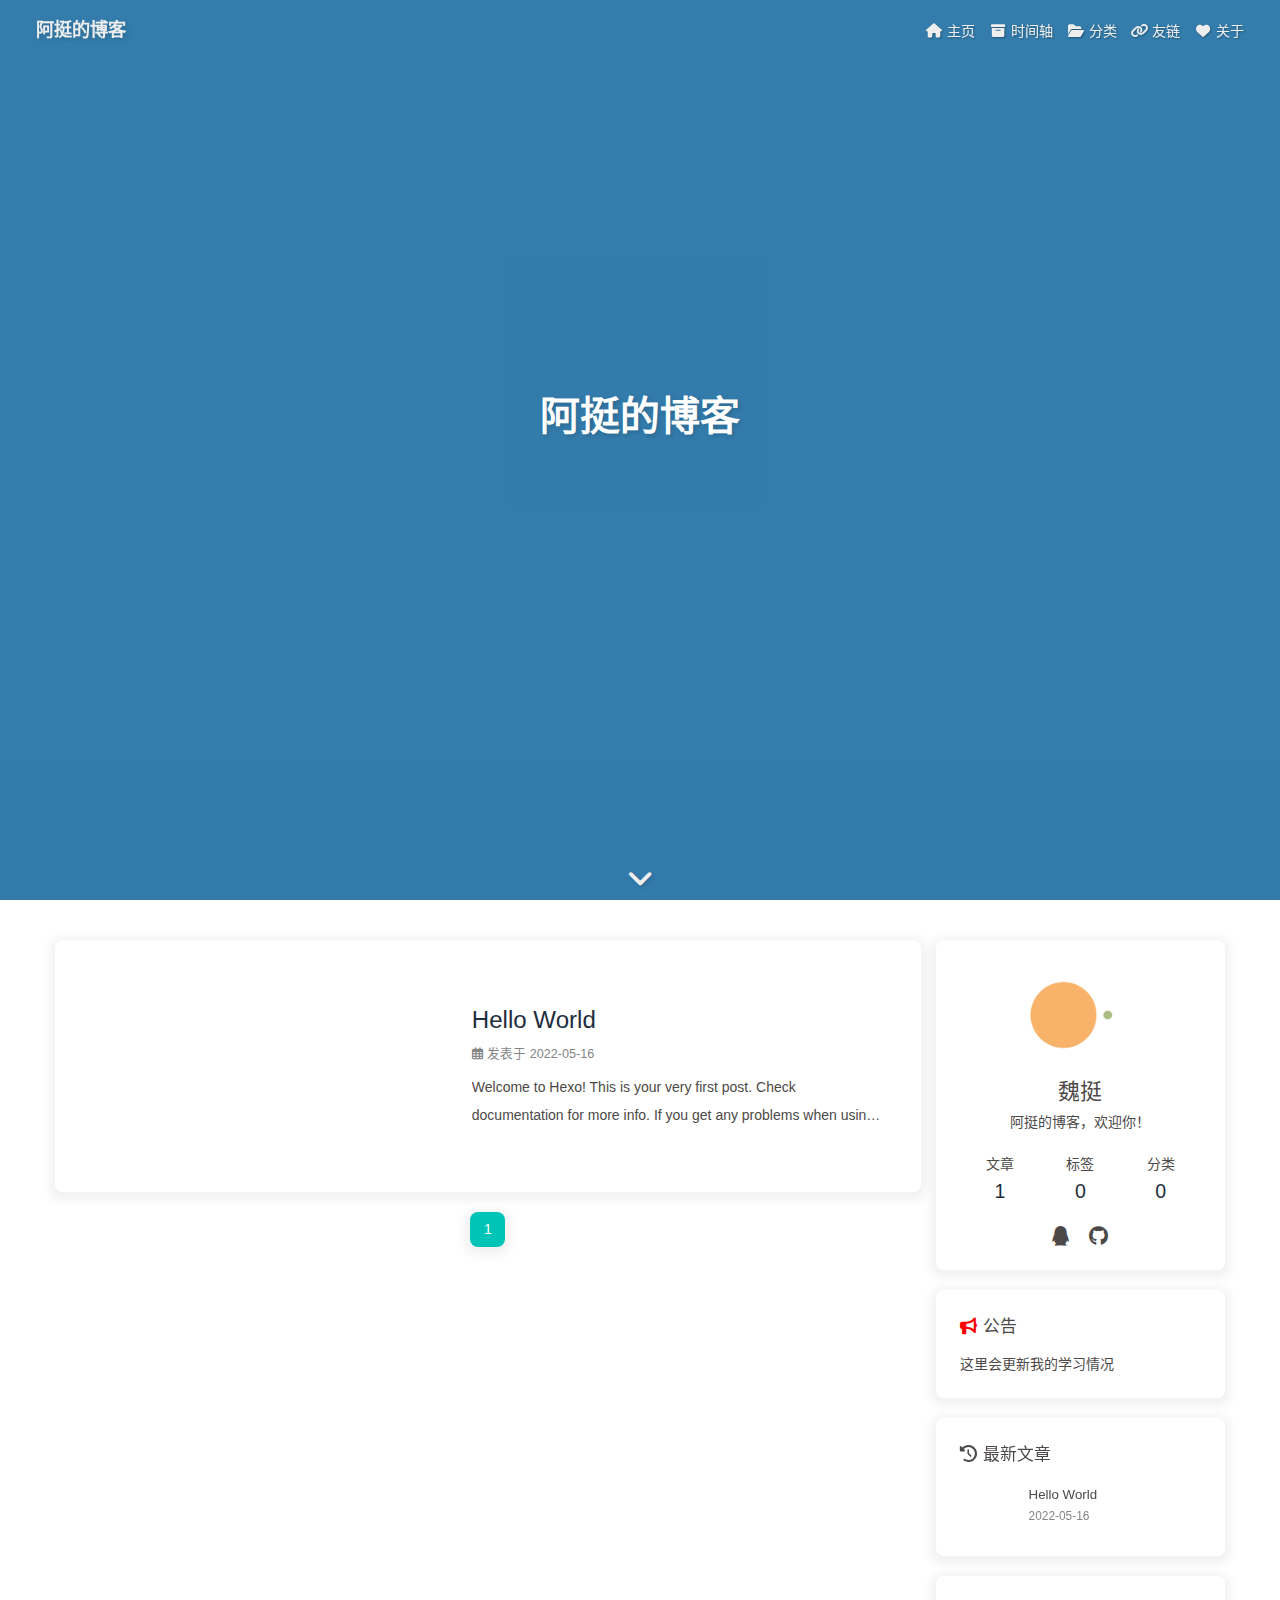
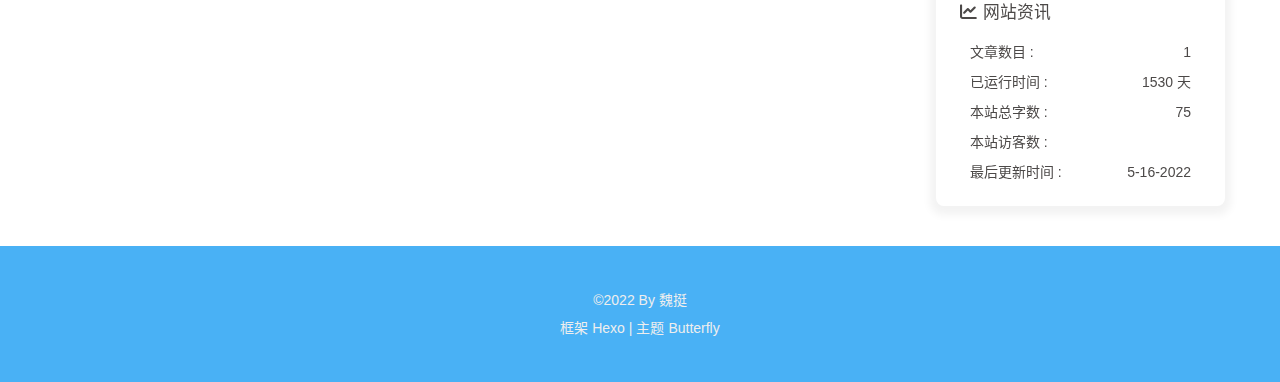
==== commit 844e4a8b: "Site updated: 2022-05-16 23:34:47" ====
--- a/index.html
+++ b/index.html
@@ -50,7 +50,7 @@
   isHome: true,
   isHighlightShrink: false,
   isToc: false,
-  postUpdate: '2022-05-16 23:32:16'
+  postUpdate: '2022-05-16 23:34:42'
 }</script><noscript><style type="text/css">
   #nav {
     opacity: 1
@@ -139,7 +139,7 @@
       }
     }
     detectApple()
-    })(window)</script><meta name="generator" content="Hexo 6.2.0"></head><body><div id="sidebar"><div id="menu-mask"></div><div id="sidebar-menus"><div class="avatar-img is-center"><img src="https://thumbnail1.baidupcs.com/thumbnail/bf5a96581s86ce77823be7fb6d86b0d2?fid=4104623142-250528-923189883091436&amp;rt=pr&amp;sign=FDTAER-DCb740ccc5511e5e8fedcff06b081203-IEncP2VTO0YOQFjCtbCpLaMhGqo%3d&amp;expires=8h&amp;chkbd=0&amp;chkv=0&amp;dp-logid=8915360654648376082&amp;dp-callid=0&amp;time=1652702400&amp;size=c1707_u1067&amp;quality=90&amp;vuk=4104623142&amp;ft=image&amp;autopolicy=1" onerror="onerror=null;src='/img/friend_404.gif'" alt="avatar"/></div><div class="sidebar-site-data site-data is-center"><a href="/archives/"><div class="headline">文章</div><div class="length-num">1</div></a><a href="/tags/"><div class="headline">标签</div><div class="length-num">0</div></a><a href="/categories/"><div class="headline">分类</div><div class="length-num">0</div></a></div><hr/><div class="menus_items"><div class="menus_item"><a class="site-page" href="/"><i class="fa-fw fas fa-home"></i><span> 主页</span></a></div><div class="menus_item"><a class="site-page" href="/archives/"><i class="fa-fw fas fa-archive"></i><span> 时间轴</span></a></div><div class="menus_item"><a class="site-page" href="/categories/"><i class="fa-fw fas fa-folder-open"></i><span> 分类</span></a></div><div class="menus_item"><a class="site-page" href="/link/"><i class="fa-fw fas fa-link"></i><span> 友链</span></a></div><div class="menus_item"><a class="site-page" href="/about/"><i class="fa-fw fas fa-heart"></i><span> 关于</span></a></div></div></div></div><div class="page" id="body-wrap"><header class="full_page" id="page-header" style="background-image: url('https://thumbnail1.baidupcs.com/thumbnail/74b9c75bcu93de89a79c69f2a16489da?fid=4104623142-250528-112448085483569&amp;rt=pr&amp;sign=FDTAER-DCb740ccc5511e5e8fedcff06b081203-y%2bNPh4Pb5YIR9lI%2bzNKTeVu%2fcsQ%3d&amp;expires=8h&amp;chkbd=0&amp;chkv=0&amp;dp-logid=8918209649203298261&amp;dp-callid=0&amp;time=1652713200&amp;size=c1707_u1067&amp;quality=90&amp;vuk=4104623142&amp;ft=image&amp;autopolicy=1')"><nav id="nav"><span id="blog_name"><a id="site-name" href="/">阿挺的博客</a></span><div id="menus"><div class="menus_items"><div class="menus_item"><a class="site-page" href="/"><i class="fa-fw fas fa-home"></i><span> 主页</span></a></div><div class="menus_item"><a class="site-page" href="/archives/"><i class="fa-fw fas fa-archive"></i><span> 时间轴</span></a></div><div class="menus_item"><a class="site-page" href="/categories/"><i class="fa-fw fas fa-folder-open"></i><span> 分类</span></a></div><div class="menus_item"><a class="site-page" href="/link/"><i class="fa-fw fas fa-link"></i><span> 友链</span></a></div><div class="menus_item"><a class="site-page" href="/about/"><i class="fa-fw fas fa-heart"></i><span> 关于</span></a></div></div><div id="toggle-menu"><a class="site-page"><i class="fas fa-bars fa-fw"></i></a></div></div></nav><div id="site-info"><h1 id="site-title">阿挺的博客</h1><div id="site_social_icons"><a class="social-icon" href="http://wpa.qq.com/msgrd?v=3&amp;uin=526308746&amp;site=qq&amp;menu=yes" target="_blank" title="QQ"><i class="fab fa-qq"></i></a><a class="social-icon" href="https://github.com/Xxdao/Xxdao.github.io.git" target="_blank" title="Github"><i class="fab fa-github"></i></a></div></div><div id="scroll-down"><i class="fas fa-angle-down scroll-down-effects"></i></div></header><main class="layout" id="content-inner"><div class="recent-posts" id="recent-posts"><div class="recent-post-item"><div class="post_cover left"><a href="/2022/05/16/hello-world/" title="Hello World"><img class="post_bg" src="[data-uri]" onerror="this.onerror=null;this.src='/img/404.jpg'" alt="Hello World"></a></div><div class="recent-post-info"><a class="article-title" href="/2022/05/16/hello-world/" title="Hello World">Hello World</a><div class="article-meta-wrap"><span class="post-meta-date"><i class="far fa-calendar-alt"></i><span class="article-meta-label">发表于</span><time datetime="2022-05-16T03:31:52.777Z" title="发表于 2022-05-16 11:31:52">2022-05-16</time></span></div><div class="content">Welcome to Hexo! This is your very first post. Check documentation for more info. If you get any problems when using Hexo, you can find the answer in troubleshooting or you can ask me on GitHub.
+    })(window)</script><meta name="generator" content="Hexo 6.2.0"></head><body><div id="sidebar"><div id="menu-mask"></div><div id="sidebar-menus"><div class="avatar-img is-center"><img src="https://thumbnail1.baidupcs.com/thumbnail/bf5a96581s86ce77823be7fb6d86b0d2?fid=4104623142-250528-923189883091436&amp;rt=pr&amp;sign=FDTAER-DCb740ccc5511e5e8fedcff06b081203-IEncP2VTO0YOQFjCtbCpLaMhGqo%3d&amp;expires=8h&amp;chkbd=0&amp;chkv=0&amp;dp-logid=8915360654648376082&amp;dp-callid=0&amp;time=1652702400&amp;size=c1707_u1067&amp;quality=90&amp;vuk=4104623142&amp;ft=image&amp;autopolicy=1" onerror="onerror=null;src='/img/friend_404.gif'" alt="avatar"/></div><div class="sidebar-site-data site-data is-center"><a href="/archives/"><div class="headline">文章</div><div class="length-num">1</div></a><a href="/tags/"><div class="headline">标签</div><div class="length-num">0</div></a><a href="/categories/"><div class="headline">分类</div><div class="length-num">0</div></a></div><hr/><div class="menus_items"><div class="menus_item"><a class="site-page" href="/"><i class="fa-fw fas fa-home"></i><span> 主页</span></a></div><div class="menus_item"><a class="site-page" href="/archives/"><i class="fa-fw fas fa-archive"></i><span> 时间轴</span></a></div><div class="menus_item"><a class="site-page" href="/categories/"><i class="fa-fw fas fa-folder-open"></i><span> 分类</span></a></div><div class="menus_item"><a class="site-page" href="/link/"><i class="fa-fw fas fa-link"></i><span> 友链</span></a></div><div class="menus_item"><a class="site-page" href="/about/"><i class="fa-fw fas fa-heart"></i><span> 关于</span></a></div></div></div></div><div class="page" id="body-wrap"><header class="full_page" id="page-header" style="background-image: url('https://thumbnail1.baidupcs.com/thumbnail/7baa01b96qec2aa3acb12c9dafc44176?fid=4104623142-250528-289906838829485&amp;rt=pr&amp;sign=FDTAER-DCb740ccc5511e5e8fedcff06b081203-jtfE5IouCtBH8K2OQIbqvLxlWsQ%3d&amp;expires=8h&amp;chkbd=0&amp;chkv=0&amp;dp-logid=8918412269304820546&amp;dp-callid=0&amp;time=1652713200&amp;size=c1707_u1067&amp;quality=90&amp;vuk=4104623142&amp;ft=image&amp;autopolicy=1')"><nav id="nav"><span id="blog_name"><a id="site-name" href="/">阿挺的博客</a></span><div id="menus"><div class="menus_items"><div class="menus_item"><a class="site-page" href="/"><i class="fa-fw fas fa-home"></i><span> 主页</span></a></div><div class="menus_item"><a class="site-page" href="/archives/"><i class="fa-fw fas fa-archive"></i><span> 时间轴</span></a></div><div class="menus_item"><a class="site-page" href="/categories/"><i class="fa-fw fas fa-folder-open"></i><span> 分类</span></a></div><div class="menus_item"><a class="site-page" href="/link/"><i class="fa-fw fas fa-link"></i><span> 友链</span></a></div><div class="menus_item"><a class="site-page" href="/about/"><i class="fa-fw fas fa-heart"></i><span> 关于</span></a></div></div><div id="toggle-menu"><a class="site-page"><i class="fas fa-bars fa-fw"></i></a></div></div></nav><div id="site-info"><h1 id="site-title">阿挺的博客</h1><div id="site_social_icons"><a class="social-icon" href="http://wpa.qq.com/msgrd?v=3&amp;uin=526308746&amp;site=qq&amp;menu=yes" target="_blank" title="QQ"><i class="fab fa-qq"></i></a><a class="social-icon" href="https://github.com/Xxdao/Xxdao.github.io.git" target="_blank" title="Github"><i class="fab fa-github"></i></a></div></div><div id="scroll-down"><i class="fas fa-angle-down scroll-down-effects"></i></div></header><main class="layout" id="content-inner"><div class="recent-posts" id="recent-posts"><div class="recent-post-item"><div class="post_cover left"><a href="/2022/05/16/hello-world/" title="Hello World"><img class="post_bg" src="[data-uri]" onerror="this.onerror=null;this.src='/img/404.jpg'" alt="Hello World"></a></div><div class="recent-post-info"><a class="article-title" href="/2022/05/16/hello-world/" title="Hello World">Hello World</a><div class="article-meta-wrap"><span class="post-meta-date"><i class="far fa-calendar-alt"></i><span class="article-meta-label">发表于</span><time datetime="2022-05-16T03:31:52.777Z" title="发表于 2022-05-16 11:31:52">2022-05-16</time></span></div><div class="content">Welcome to Hexo! This is your very first post. Check documentation for more info. If you get any problems when using Hexo, you can find the answer in troubleshooting or you can ask me on GitHub.
 Quick StartCreate a new post1$ hexo new &quot;My New Post&quot;
 
 More info: Writing
@@ -152,4 +152,4 @@
 Deploy to remote sites1$ hexo deploy
 
 More info: Deployment
-</div></div></div><nav id="pagination"><div class="pagination"><span class="page-number current">1</span></div></nav></div><div class="aside-content" id="aside-content"><div class="card-widget card-info"><div class="is-center"><div class="avatar-img"><img src="https://thumbnail1.baidupcs.com/thumbnail/bf5a96581s86ce77823be7fb6d86b0d2?fid=4104623142-250528-923189883091436&amp;rt=pr&amp;sign=FDTAER-DCb740ccc5511e5e8fedcff06b081203-IEncP2VTO0YOQFjCtbCpLaMhGqo%3d&amp;expires=8h&amp;chkbd=0&amp;chkv=0&amp;dp-logid=8915360654648376082&amp;dp-callid=0&amp;time=1652702400&amp;size=c1707_u1067&amp;quality=90&amp;vuk=4104623142&amp;ft=image&amp;autopolicy=1" onerror="this.onerror=null;this.src='/img/friend_404.gif'" alt="avatar"/></div><div class="author-info__name">魏挺</div><div class="author-info__description">阿挺的博客，欢迎你！</div></div><div class="card-info-data site-data is-center"><a href="/archives/"><div class="headline">文章</div><div class="length-num">1</div></a><a href="/tags/"><div class="headline">标签</div><div class="length-num">0</div></a><a href="/categories/"><div class="headline">分类</div><div class="length-num">0</div></a></div><div class="card-info-social-icons is-center"><a class="social-icon" href="http://wpa.qq.com/msgrd?v=3&amp;uin=526308746&amp;site=qq&amp;menu=yes" target="_blank" title="QQ"><i class="fab fa-qq"></i></a><a class="social-icon" href="https://github.com/Xxdao/Xxdao.github.io.git" target="_blank" title="Github"><i class="fab fa-github"></i></a></div></div><div class="card-widget card-announcement"><div class="item-headline"><i class="fas fa-bullhorn fa-shake"></i><span>公告</span></div><div class="announcement_content">这里会更新我的学习情况</div></div><div class="sticky_layout"><div class="card-widget card-recent-post"><div class="item-headline"><i class="fas fa-history"></i><span>最新文章</span></div><div class="aside-list"><div class="aside-list-item"><a class="thumbnail" href="/2022/05/16/hello-world/" title="Hello World"><img src="[data-uri]" onerror="this.onerror=null;this.src='/img/404.jpg'" alt="Hello World"/></a><div class="content"><a class="title" href="/2022/05/16/hello-world/" title="Hello World">Hello World</a><time datetime="2022-05-16T03:31:52.777Z" title="发表于 2022-05-16 11:31:52">2022-05-16</time></div></div></div></div><div class="card-widget card-webinfo"><div class="item-headline"><i class="fas fa-chart-line"></i><span>网站资讯</span></div><div class="webinfo"><div class="webinfo-item"><div class="item-name">文章数目 :</div><div class="item-count">1</div></div><div class="webinfo-item"><div class="item-name">已运行时间 :</div><div class="item-count" id="runtimeshow" data-publishDate="2022-05-16T00:00:00.000Z"></div></div><div class="webinfo-item"><div class="item-name">本站总字数 :</div><div class="item-count">75</div></div><div class="webinfo-item"><div class="item-name">本站访客数 :</div><div class="item-count" id="busuanzi_value_site_uv"></div></div><div class="webinfo-item"><div class="item-name">最后更新时间 :</div><div class="item-count" id="last-push-date" data-lastPushDate="2022-05-16T15:32:16.697Z"></div></div></div></div></div></div></main><footer id="footer"><div id="footer-wrap"><div class="copyright">&copy;2022 By 魏挺</div><div class="framework-info"><span>框架 </span><a target="_blank" rel="noopener" href="https://hexo.io">Hexo</a><span class="footer-separator">|</span><span>主题 </span><a target="_blank" rel="noopener" href="https://github.com/jerryc127/hexo-theme-butterfly">Butterfly</a></div></div></footer></div><div id="rightside"><div id="rightside-config-hide"><button id="darkmode" type="button" title="浅色和深色模式转换"><i class="fas fa-adjust"></i></button><button id="hide-aside-btn" type="button" title="单栏和双栏切换"><i class="fas fa-arrows-alt-h"></i></button></div><div id="rightside-config-show"><button id="rightside_config" type="button" title="设置"><i class="fas fa-cog fa-spin"></i></button><button id="go-up" type="button" title="回到顶部"><i class="fas fa-arrow-up"></i></button></div></div><div><script src="/js/utils.js"></script><script src="/js/main.js"></script><script src="https://cdn.jsdelivr.net/npm/@fancyapps/ui/dist/fancybox.umd.js"></script><div class="js-pjax"></div><script async data-pjax src="//busuanzi.ibruce.info/busuanzi/2.3/busuanzi.pure.mini.js"></script></div></body></html>+</div></div></div><nav id="pagination"><div class="pagination"><span class="page-number current">1</span></div></nav></div><div class="aside-content" id="aside-content"><div class="card-widget card-info"><div class="is-center"><div class="avatar-img"><img src="https://thumbnail1.baidupcs.com/thumbnail/bf5a96581s86ce77823be7fb6d86b0d2?fid=4104623142-250528-923189883091436&amp;rt=pr&amp;sign=FDTAER-DCb740ccc5511e5e8fedcff06b081203-IEncP2VTO0YOQFjCtbCpLaMhGqo%3d&amp;expires=8h&amp;chkbd=0&amp;chkv=0&amp;dp-logid=8915360654648376082&amp;dp-callid=0&amp;time=1652702400&amp;size=c1707_u1067&amp;quality=90&amp;vuk=4104623142&amp;ft=image&amp;autopolicy=1" onerror="this.onerror=null;this.src='/img/friend_404.gif'" alt="avatar"/></div><div class="author-info__name">魏挺</div><div class="author-info__description">阿挺的博客，欢迎你！</div></div><div class="card-info-data site-data is-center"><a href="/archives/"><div class="headline">文章</div><div class="length-num">1</div></a><a href="/tags/"><div class="headline">标签</div><div class="length-num">0</div></a><a href="/categories/"><div class="headline">分类</div><div class="length-num">0</div></a></div><div class="card-info-social-icons is-center"><a class="social-icon" href="http://wpa.qq.com/msgrd?v=3&amp;uin=526308746&amp;site=qq&amp;menu=yes" target="_blank" title="QQ"><i class="fab fa-qq"></i></a><a class="social-icon" href="https://github.com/Xxdao/Xxdao.github.io.git" target="_blank" title="Github"><i class="fab fa-github"></i></a></div></div><div class="card-widget card-announcement"><div class="item-headline"><i class="fas fa-bullhorn fa-shake"></i><span>公告</span></div><div class="announcement_content">这里会更新我的学习情况</div></div><div class="sticky_layout"><div class="card-widget card-recent-post"><div class="item-headline"><i class="fas fa-history"></i><span>最新文章</span></div><div class="aside-list"><div class="aside-list-item"><a class="thumbnail" href="/2022/05/16/hello-world/" title="Hello World"><img src="[data-uri]" onerror="this.onerror=null;this.src='/img/404.jpg'" alt="Hello World"/></a><div class="content"><a class="title" href="/2022/05/16/hello-world/" title="Hello World">Hello World</a><time datetime="2022-05-16T03:31:52.777Z" title="发表于 2022-05-16 11:31:52">2022-05-16</time></div></div></div></div><div class="card-widget card-webinfo"><div class="item-headline"><i class="fas fa-chart-line"></i><span>网站资讯</span></div><div class="webinfo"><div class="webinfo-item"><div class="item-name">文章数目 :</div><div class="item-count">1</div></div><div class="webinfo-item"><div class="item-name">已运行时间 :</div><div class="item-count" id="runtimeshow" data-publishDate="2022-05-16T00:00:00.000Z"></div></div><div class="webinfo-item"><div class="item-name">本站总字数 :</div><div class="item-count">75</div></div><div class="webinfo-item"><div class="item-name">本站访客数 :</div><div class="item-count" id="busuanzi_value_site_uv"></div></div><div class="webinfo-item"><div class="item-name">最后更新时间 :</div><div class="item-count" id="last-push-date" data-lastPushDate="2022-05-16T15:34:42.801Z"></div></div></div></div></div></div></main><footer id="footer"><div id="footer-wrap"><div class="copyright">&copy;2022 By 魏挺</div><div class="framework-info"><span>框架 </span><a target="_blank" rel="noopener" href="https://hexo.io">Hexo</a><span class="footer-separator">|</span><span>主题 </span><a target="_blank" rel="noopener" href="https://github.com/jerryc127/hexo-theme-butterfly">Butterfly</a></div></div></footer></div><div id="rightside"><div id="rightside-config-hide"><button id="darkmode" type="button" title="浅色和深色模式转换"><i class="fas fa-adjust"></i></button><button id="hide-aside-btn" type="button" title="单栏和双栏切换"><i class="fas fa-arrows-alt-h"></i></button></div><div id="rightside-config-show"><button id="rightside_config" type="button" title="设置"><i class="fas fa-cog fa-spin"></i></button><button id="go-up" type="button" title="回到顶部"><i class="fas fa-arrow-up"></i></button></div></div><div><script src="/js/utils.js"></script><script src="/js/main.js"></script><script src="https://cdn.jsdelivr.net/npm/@fancyapps/ui/dist/fancybox.umd.js"></script><div class="js-pjax"></div><script async data-pjax src="//busuanzi.ibruce.info/busuanzi/2.3/busuanzi.pure.mini.js"></script></div></body></html>